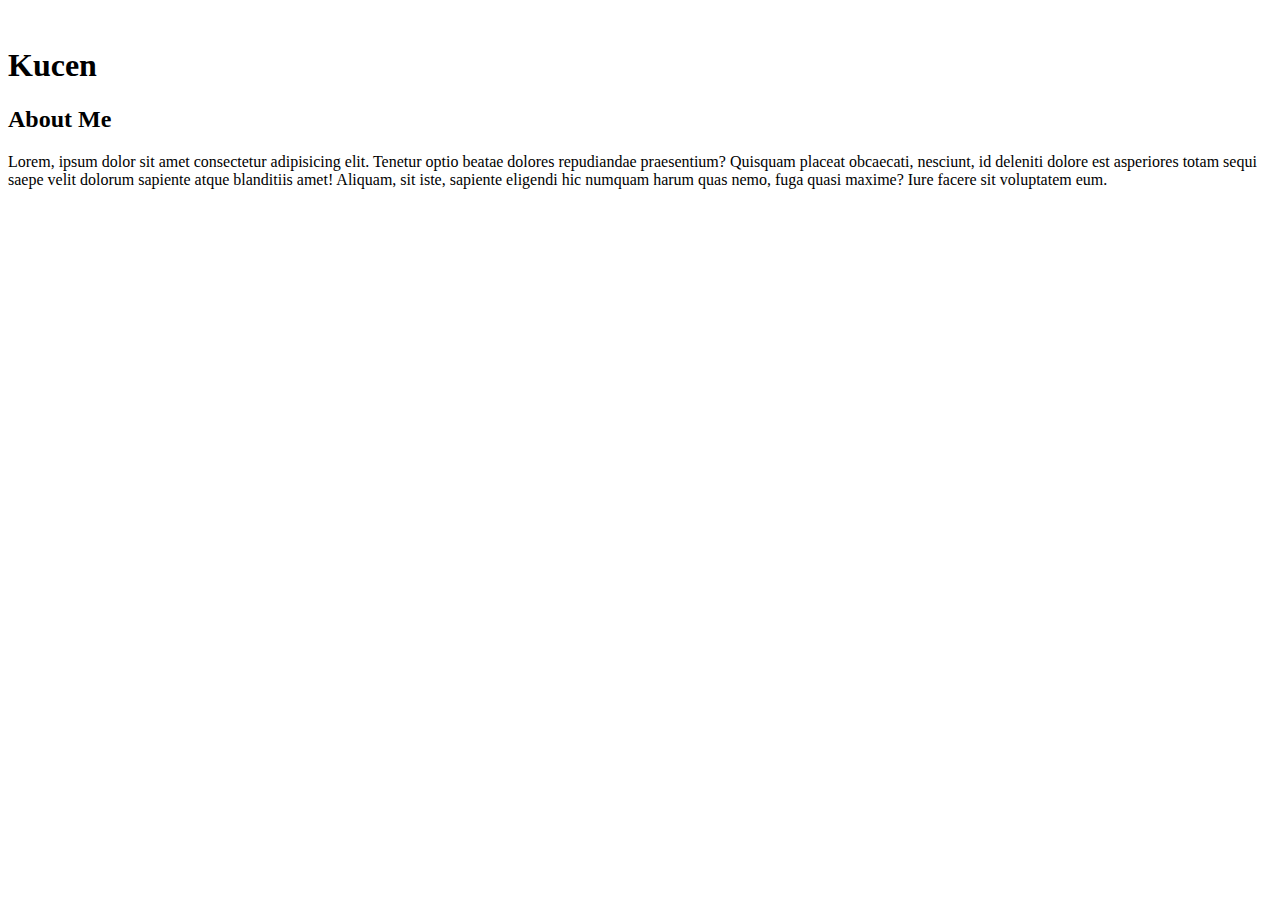
==== index.html @ d64835ca "Added CSS reset rules" ====
<!doctype html>
<html lang="en">
  <head>
    <meta charset="UTF-8" />
    <meta name="viewport" content="width=device-width, initial-scale=1.0" />
    <title>My Homepage</title>
  </head>
  <body>
    <header>
      <div class="intro-img">
        <img src="" alt="">
        <h1>Kucen</h1>
      </div>
     <div class="intro-text">
        <h2>About Me</h2>
        <p>Lorem, ipsum dolor sit amet consectetur adipisicing elit. Tenetur optio beatae dolores repudiandae praesentium? Quisquam placeat obcaecati, nesciunt, id deleniti dolore est asperiores totam sequi saepe velit dolorum sapiente atque blanditiis amet! Aliquam, sit iste, sapiente eligendi hic numquam harum quas nemo, fuga quasi maxime? Iure facere sit voluptatem eum.</p>
     </div>
     <div class="intro-icons">
      
     </div>

    </header>
    <main></main>
    <footer></footer>
  </body>
</html>
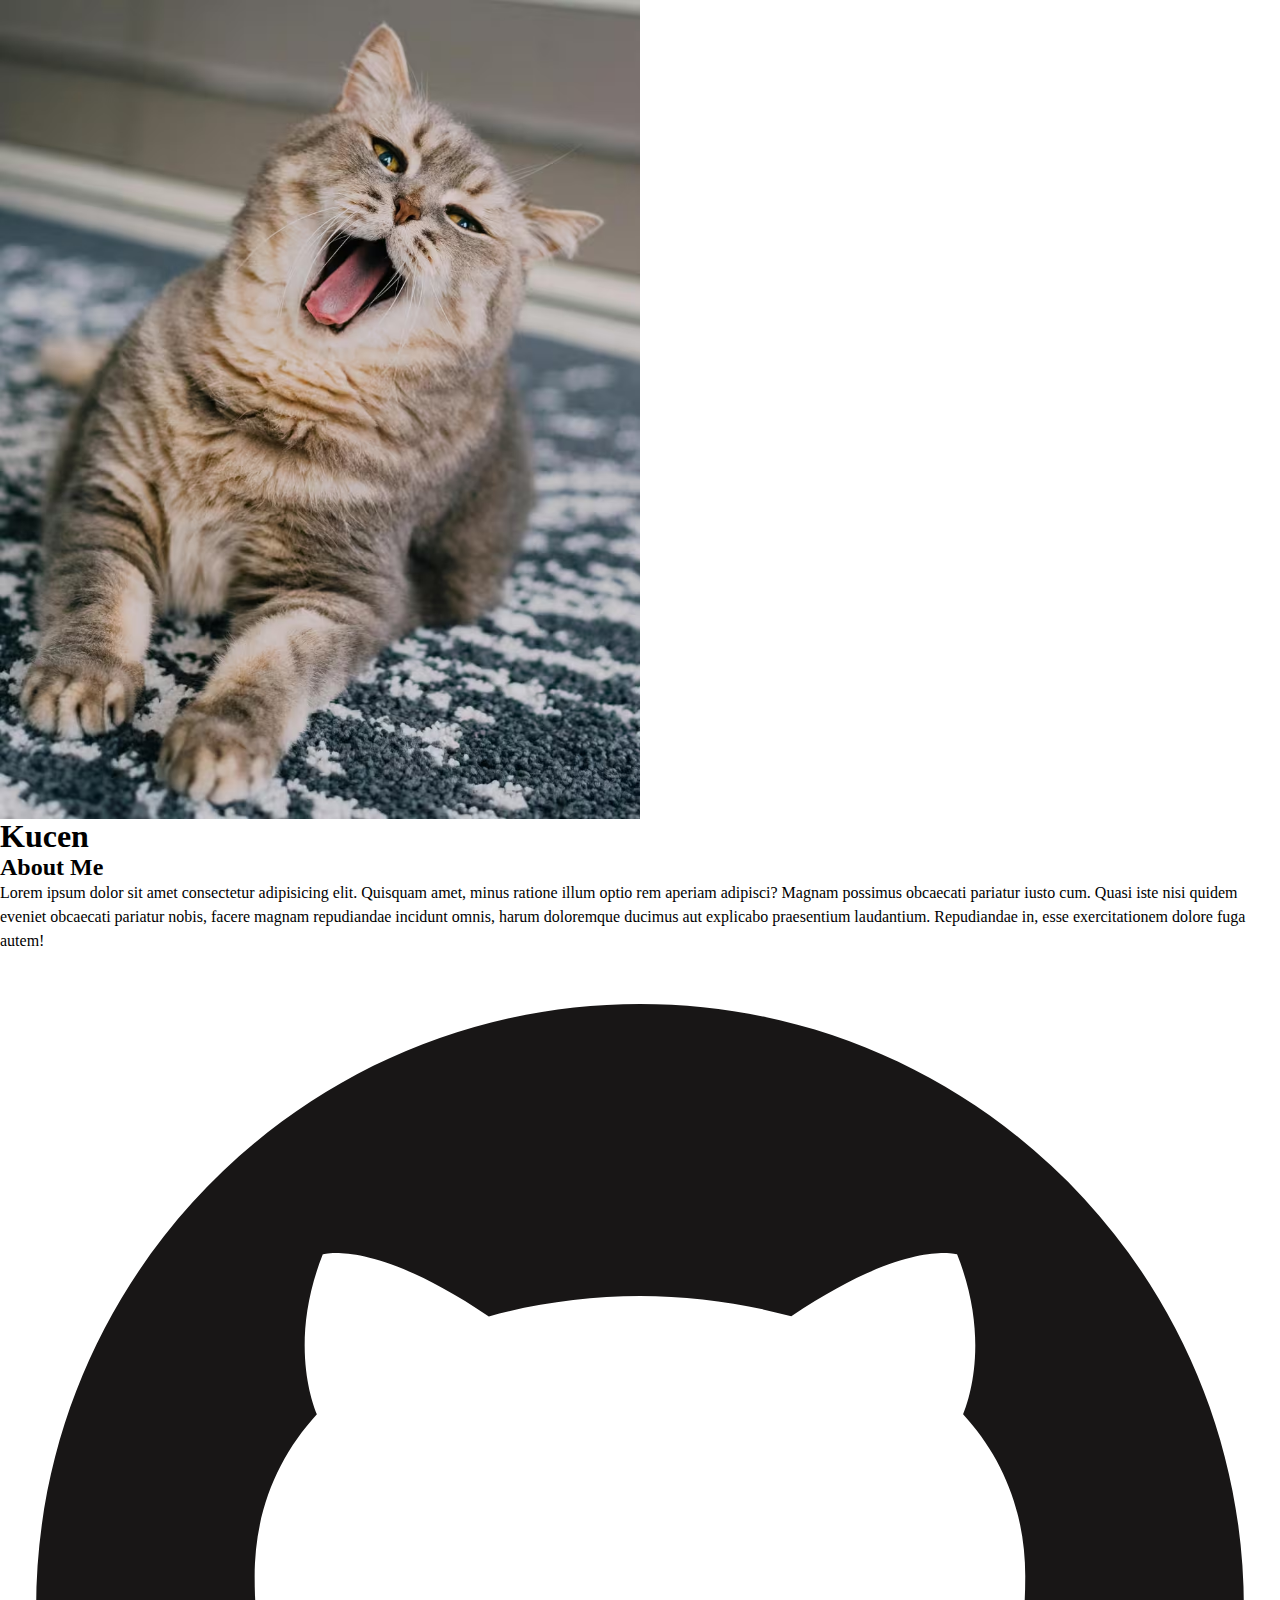
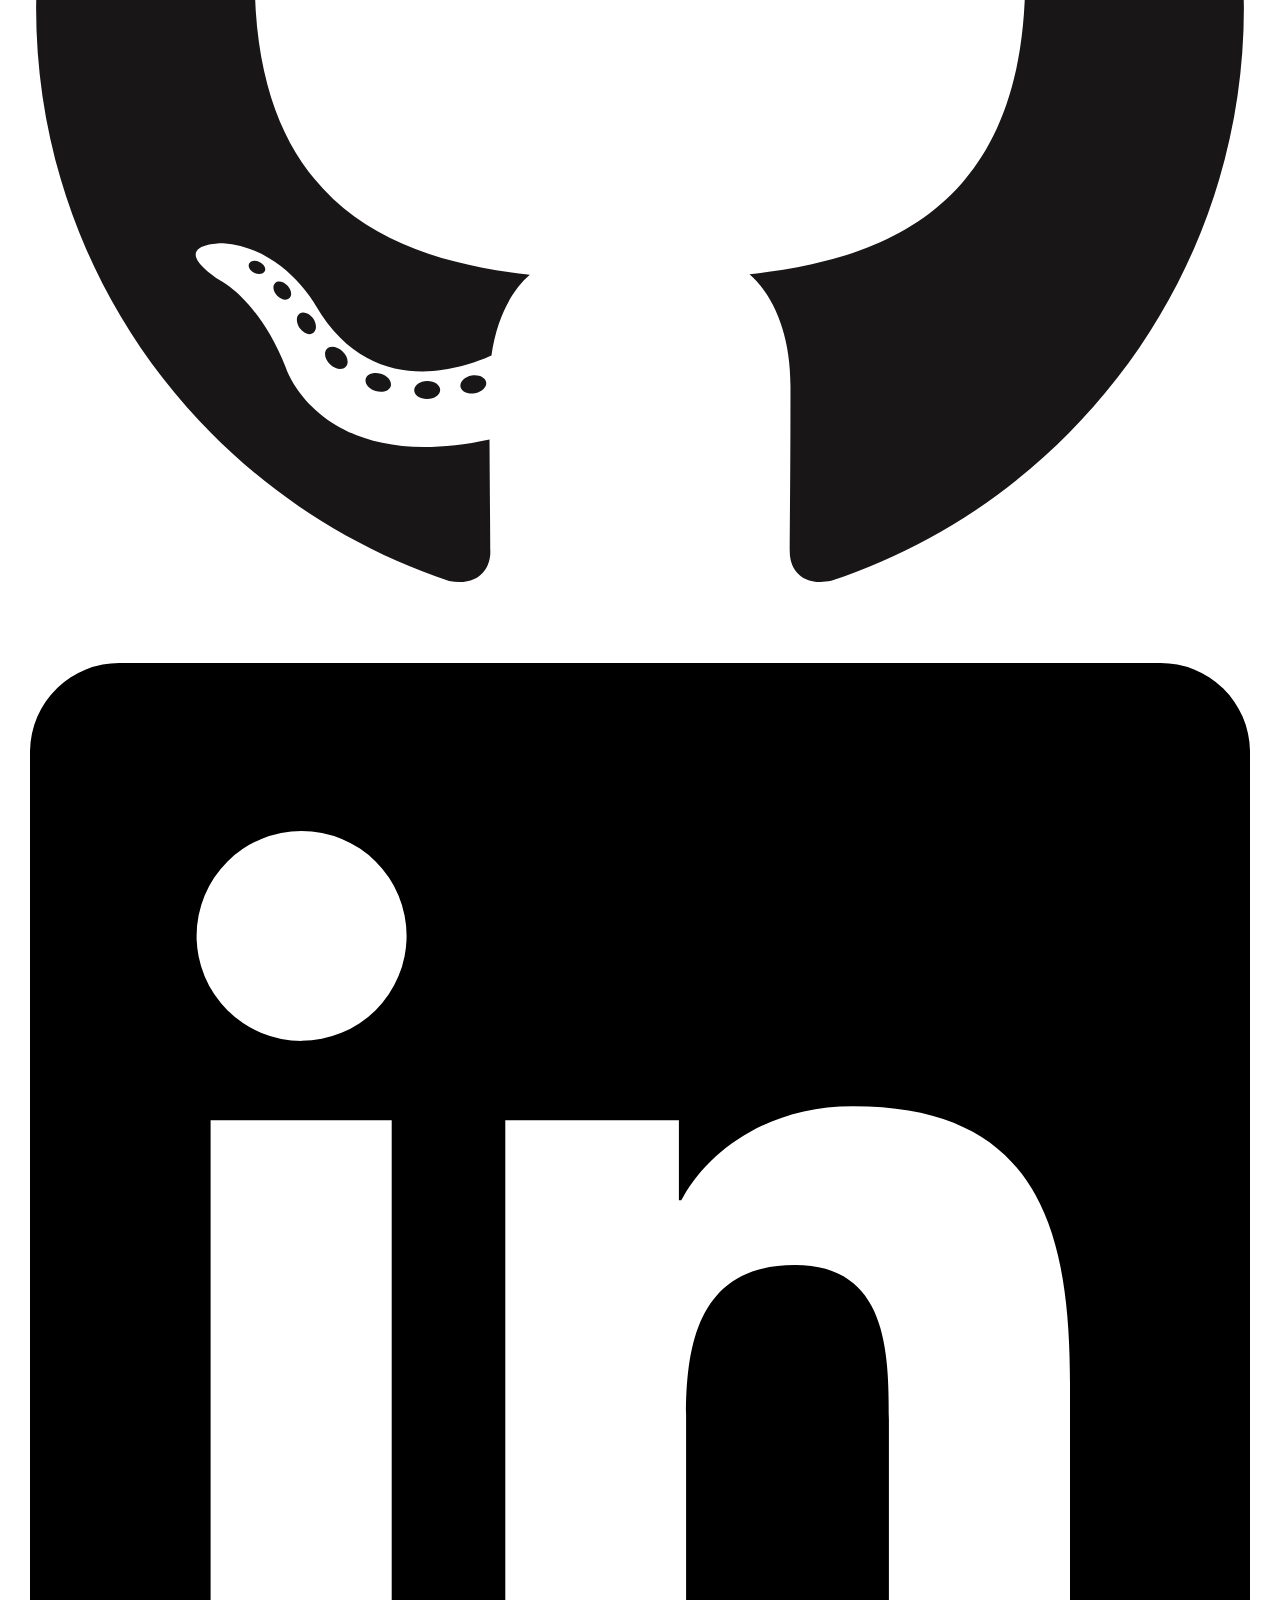
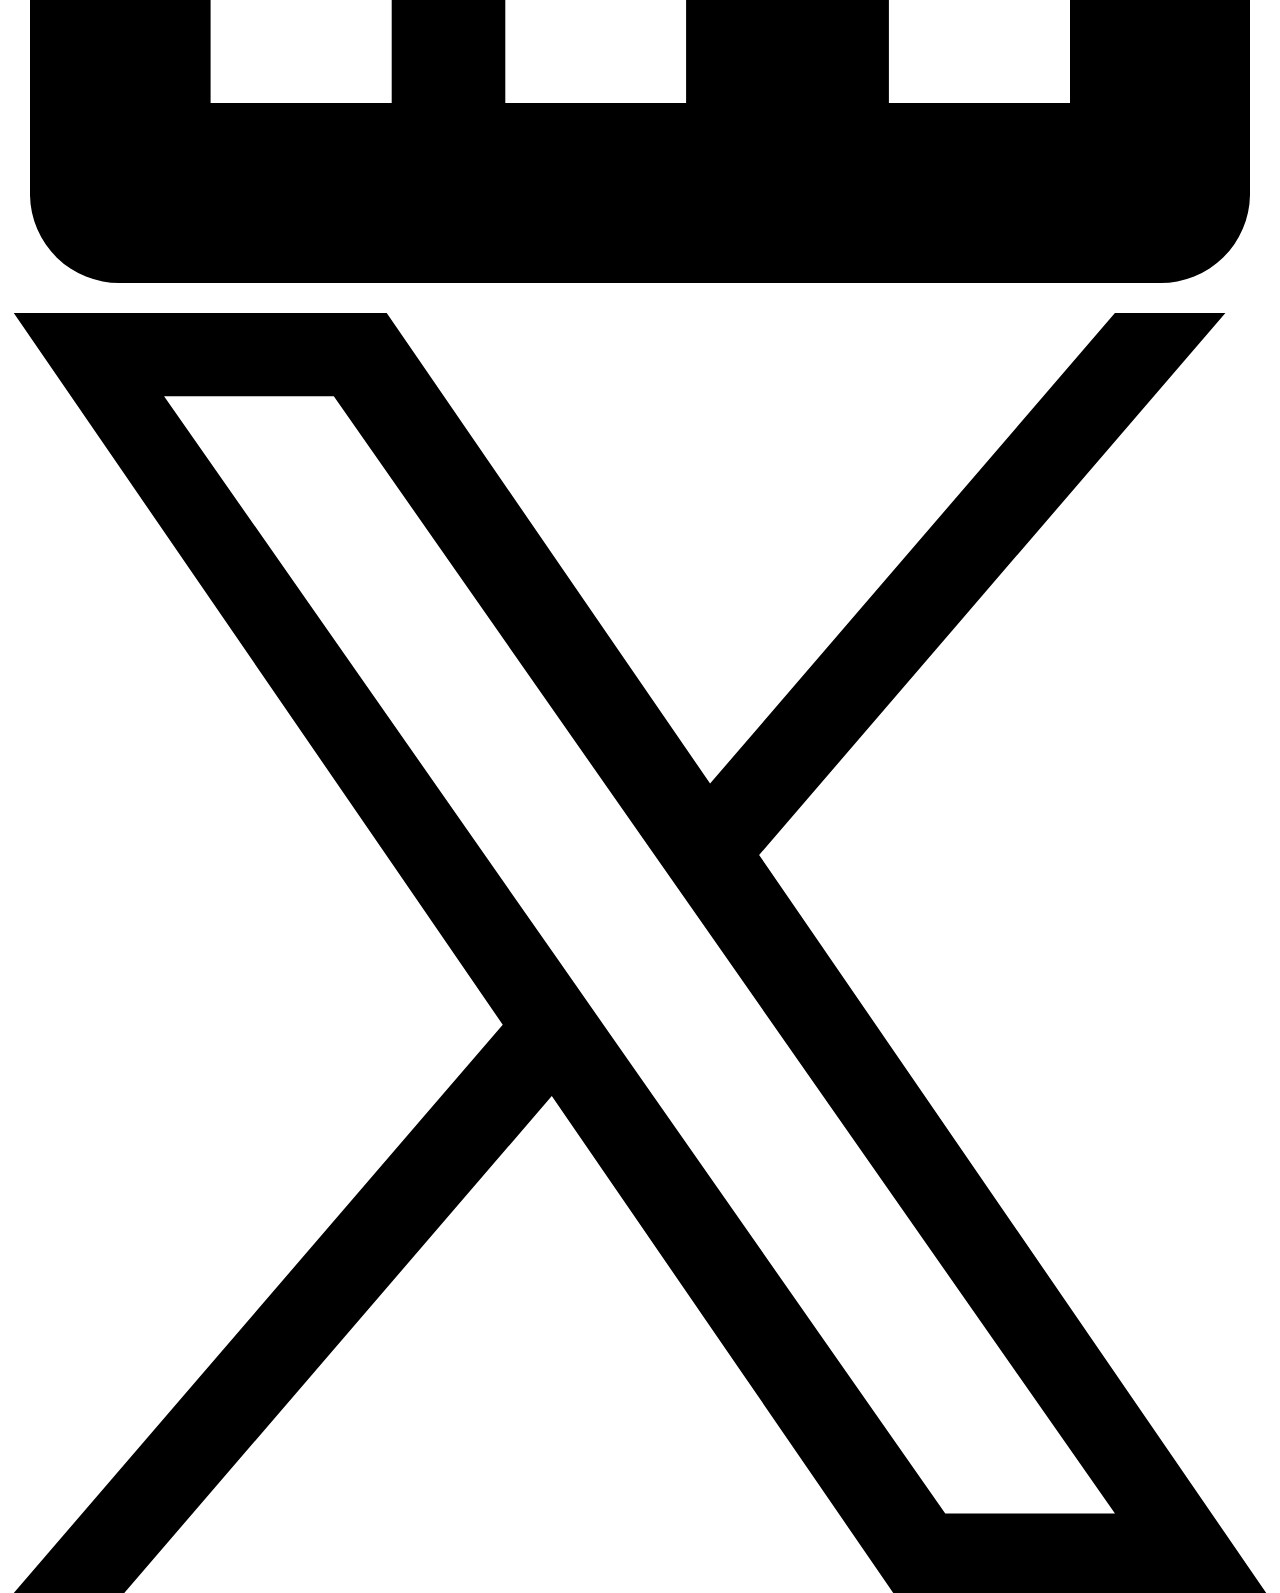
==== commit 6c014f6d: "Added header markup" ====
--- a/index.html
+++ b/index.html
@@ -1,26 +1,54 @@
-<!doctype html>
+<!DOCTYPE html>
 <html lang="en">
   <head>
     <meta charset="UTF-8" />
     <meta name="viewport" content="width=device-width, initial-scale=1.0" />
     <title>My Homepage</title>
+    <link rel="stylesheet" href="style.css" />
   </head>
   <body>
     <header>
-      <div class="intro-img">
-        <img src="" alt="">
-        <h1>Kucen</h1>
+      <div class="wrapper">
+        <div class="intro-img">
+          <picture>
+            <source
+              media="(max-width:500px)"
+              srcset="
+                assets/Mobile-Images/hero-m-500w.avif   500w,
+                assets/Mobile-Images/hero-m-1000w.avif 1000w,
+                assets/Mobile-Images/hero-m-1500w.avif 1500w
+              "
+              sizes="90vw"
+            />
+            <source
+              srcset="
+                assets/Desktop-Images/hero-1000w.avif 1000w,
+                assets/Desktop-Images/hero-1800w.avif 1800w,
+                assets/Desktop-Images/hero-2500w.avif 2500w
+              "
+              sizes="(min-width:501px) 50vw,(min-width:1001px) 30vw"
+            />
+            <img src="assets/Desktop-Images/hero-1000w.avif" alt="Autor" />
+          </picture>
+          <h1>Kucen</h1>
+        </div>
+        <div class="intro-info">
+          <h2>About Me</h2>
+          <p>
+            Lorem ipsum dolor sit amet consectetur adipisicing elit. Quisquam
+            amet, minus ratione illum optio rem aperiam adipisci? Magnam
+            possimus obcaecati pariatur iusto cum. Quasi iste nisi quidem
+            eveniet obcaecati pariatur nobis, facere magnam repudiandae incidunt
+            omnis, harum doloremque ducimus aut explicabo praesentium
+            laudantium. Repudiandae in, esse exercitationem dolore fuga autem!
+          </p>
+          <div class="icon-container">
+            <img src="assets/Icons/github.svg" alt="Github" />
+            <img src="assets/Icons/linkedIn.svg" alt="LinkedIn" />
+            <img src="assets/Icons/twitter.svg" alt="Twitter" />
+          </div>
+        </div>
       </div>
-     <div class="intro-text">
-        <h2>About Me</h2>
-        <p>Lorem, ipsum dolor sit amet consectetur adipisicing elit. Tenetur optio beatae dolores repudiandae praesentium? Quisquam placeat obcaecati, nesciunt, id deleniti dolore est asperiores totam sequi saepe velit dolorum sapiente atque blanditiis amet! Aliquam, sit iste, sapiente eligendi hic numquam harum quas nemo, fuga quasi maxime? Iure facere sit voluptatem eum.</p>
-     </div>
-     <div class="intro-icons">
-      
-     </div>
-
     </header>
-    <main></main>
-    <footer></footer>
   </body>
 </html>
--- a/style.css
+++ b/style.css
@@ -0,0 +1,87 @@
+@import url('https://fonts.googleapis.com/css2?family=Playfair+Display:wght@400..900&family=Roboto:wght@100;300;400;500;700;900&display=swap');
+
+:root {
+  --ff-body: 'Roboto', sans-serif;
+  --ff-heading: 'Playfair Display', sans-serif;
+
+  --fs-extra-large: ;
+  --fs-large: ;
+  --fs-medium: ;
+  --fs-small: ;
+
+  --clr-bg-main: ;
+  --clr-bg-accent: ;
+  --clr-text-heading-main: ;
+  --clr-text-body-main: ;
+  --clr-text-heading-accent: ;
+  --clr-text-body-accent: ;
+  --clr-icons: ;
+}
+
+/* /////////////////////////////////////////////////////////////////////////////////////////////////////
+                                            CSS RESET
+///////////////////////////////////////////////////////////////////////////////////////////////////// */
+
+*,
+*::before,
+*::after {
+  box-sizing: border-box;
+}
+
+* {
+  margin: 0;
+  padding: 0;
+}
+
+html {
+  -moz-text-size-adjust: none;
+  -webkit-text-size-adjust: none;
+  text-size-adjust: none;
+}
+
+body {
+  min-height: 100vh;
+  line-height: 1.5;
+  -webkit-font-smoothing: antialiased;
+}
+
+img,
+picture,
+video,
+canvas,
+svg {
+  display: block;
+  max-width: 100%;
+}
+
+input,
+button,
+textarea,
+select {
+  font: inherit;
+}
+
+h1,
+h2,
+h3,
+h4,
+button,
+input,
+label {
+  line-height: 1.1;
+}
+
+p,
+h1,
+h2,
+h3,
+h4,
+h5,
+h6 {
+  overflow-wrap: break-word;
+}
+
+ul[role='list'],
+ol[role='list'] {
+  list-style: none;
+}
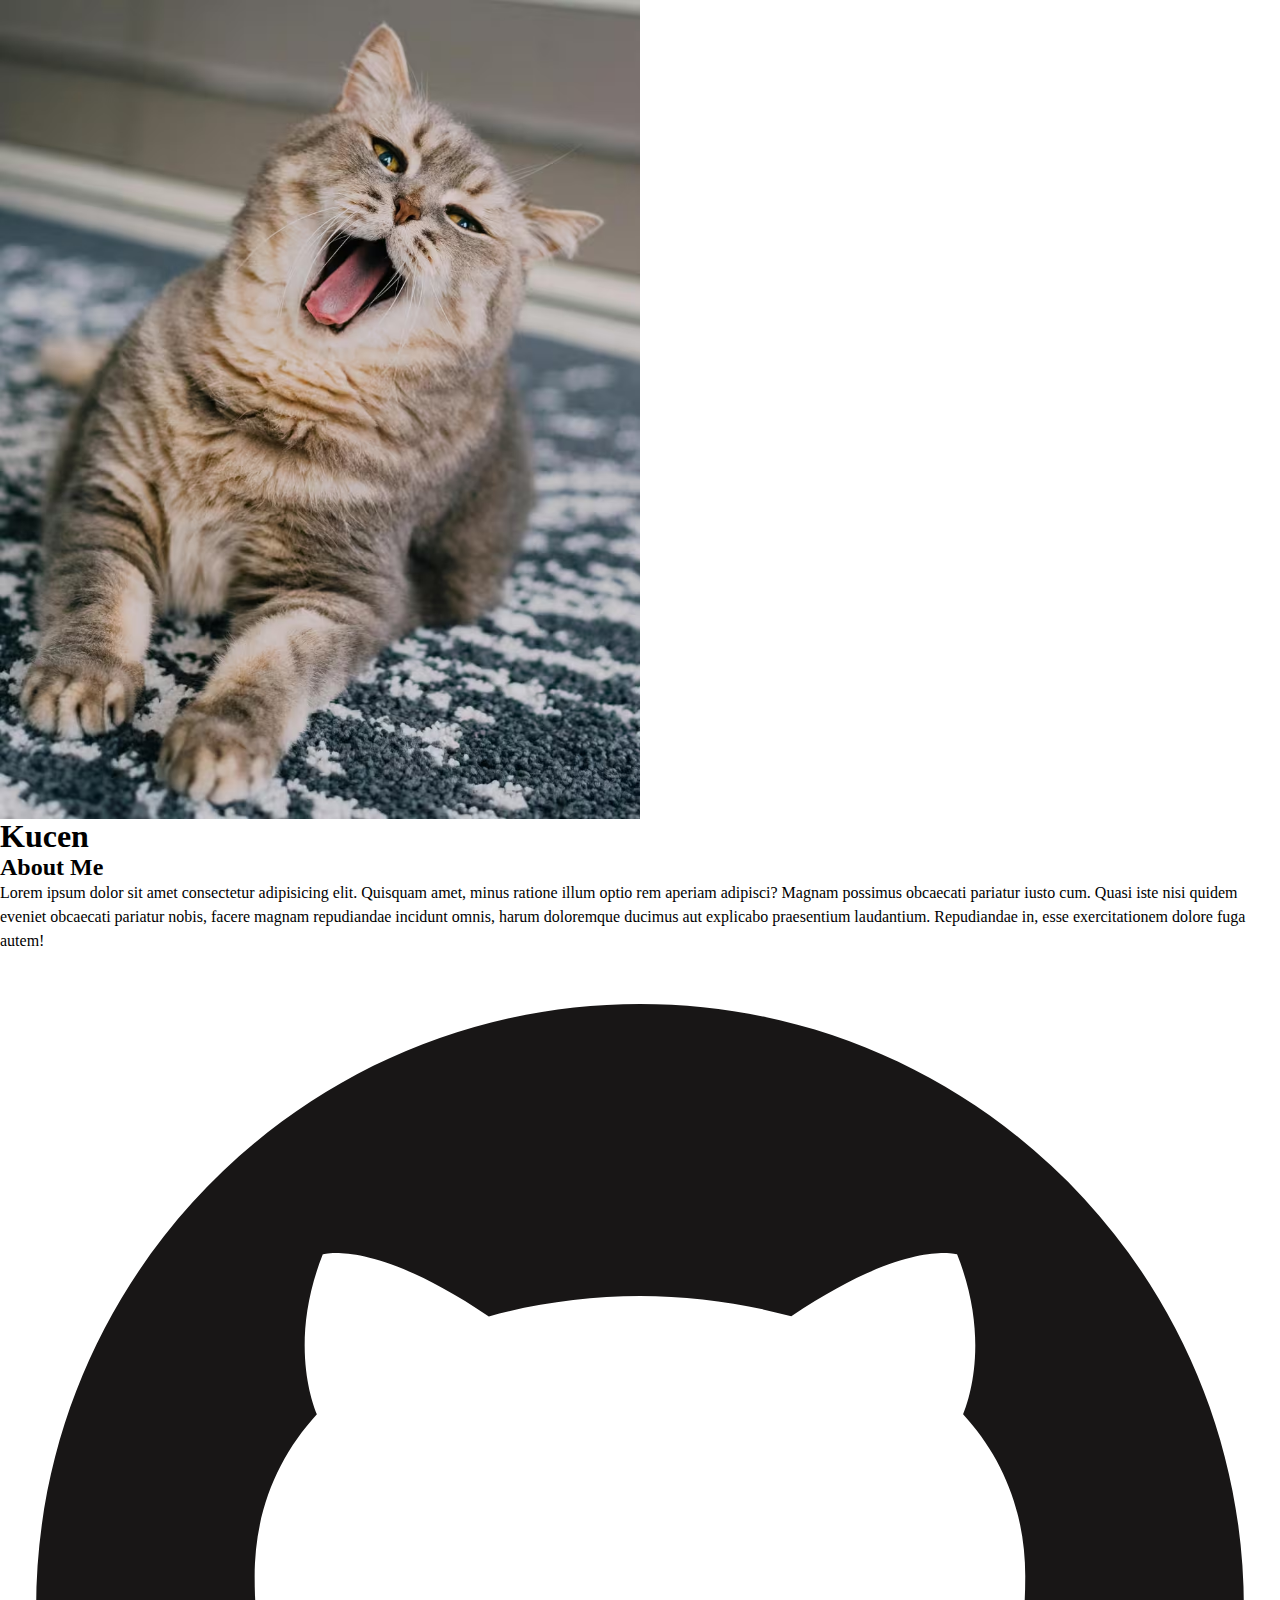
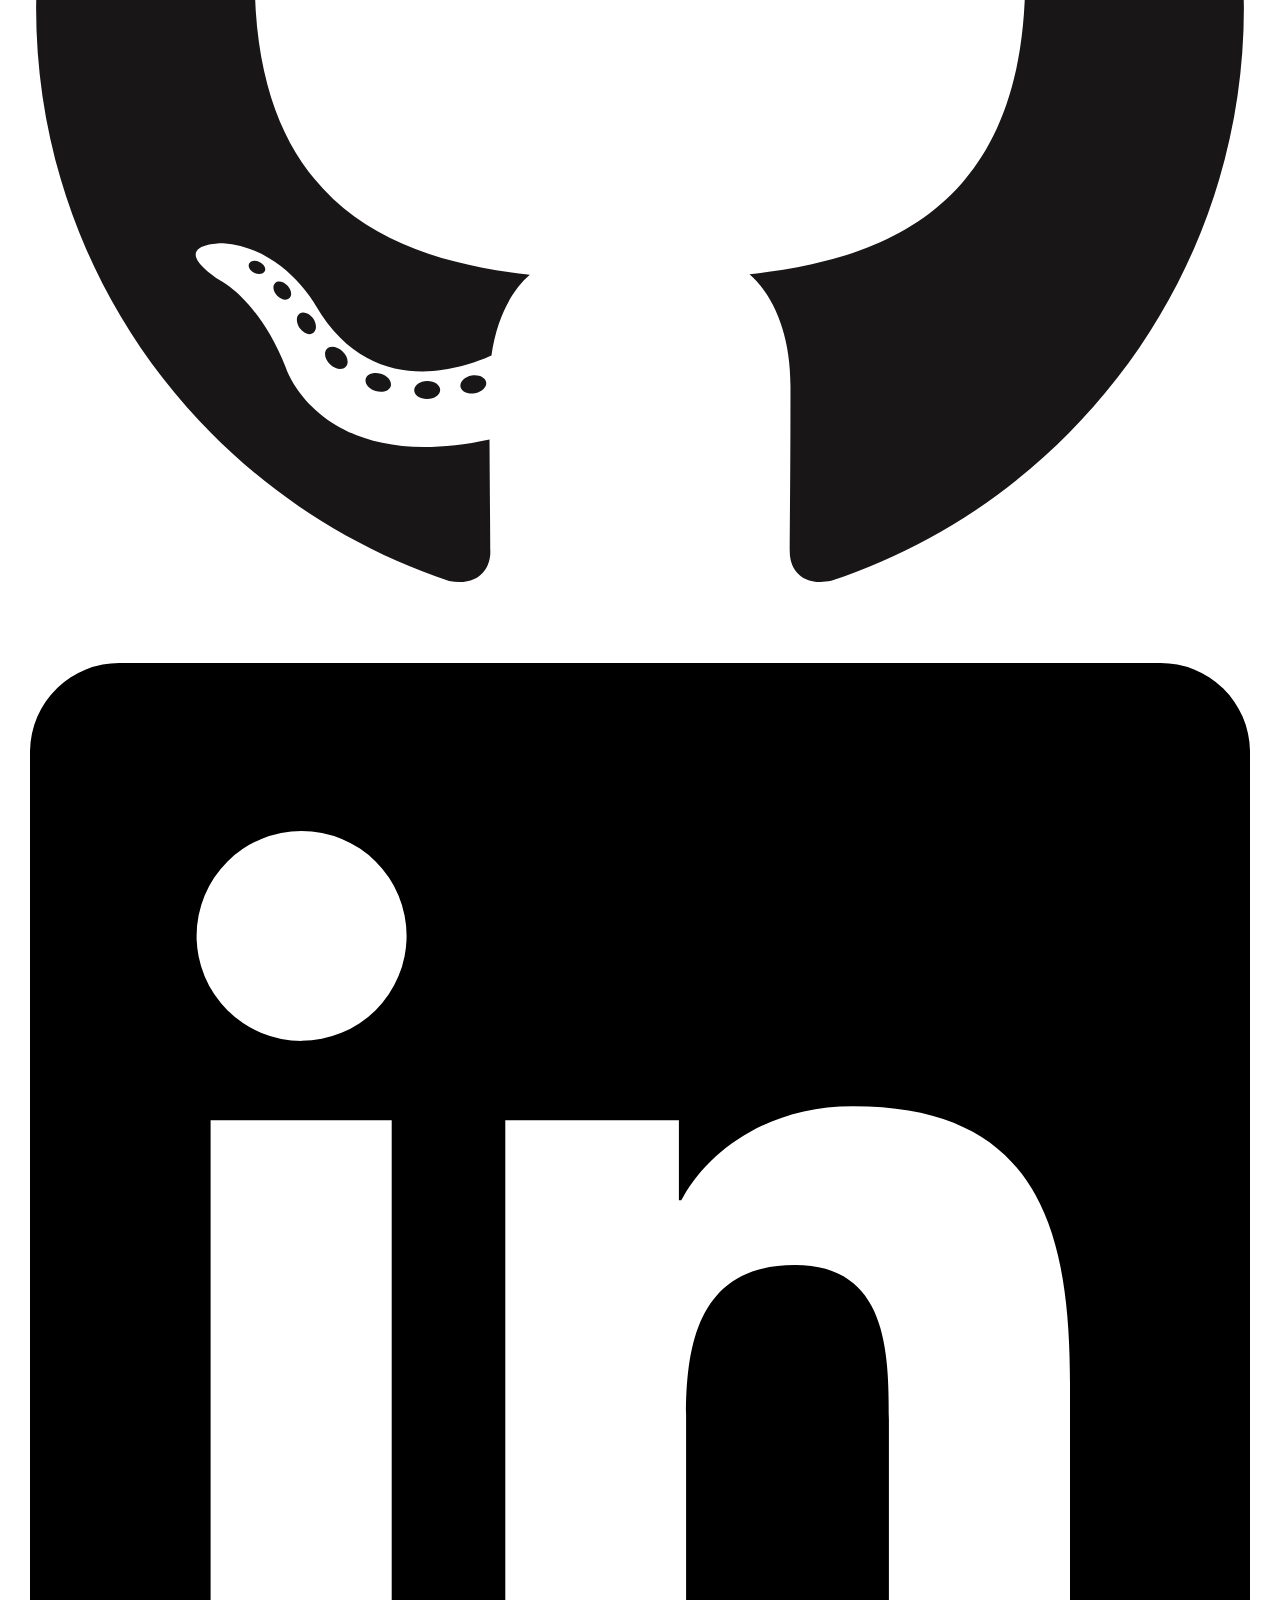
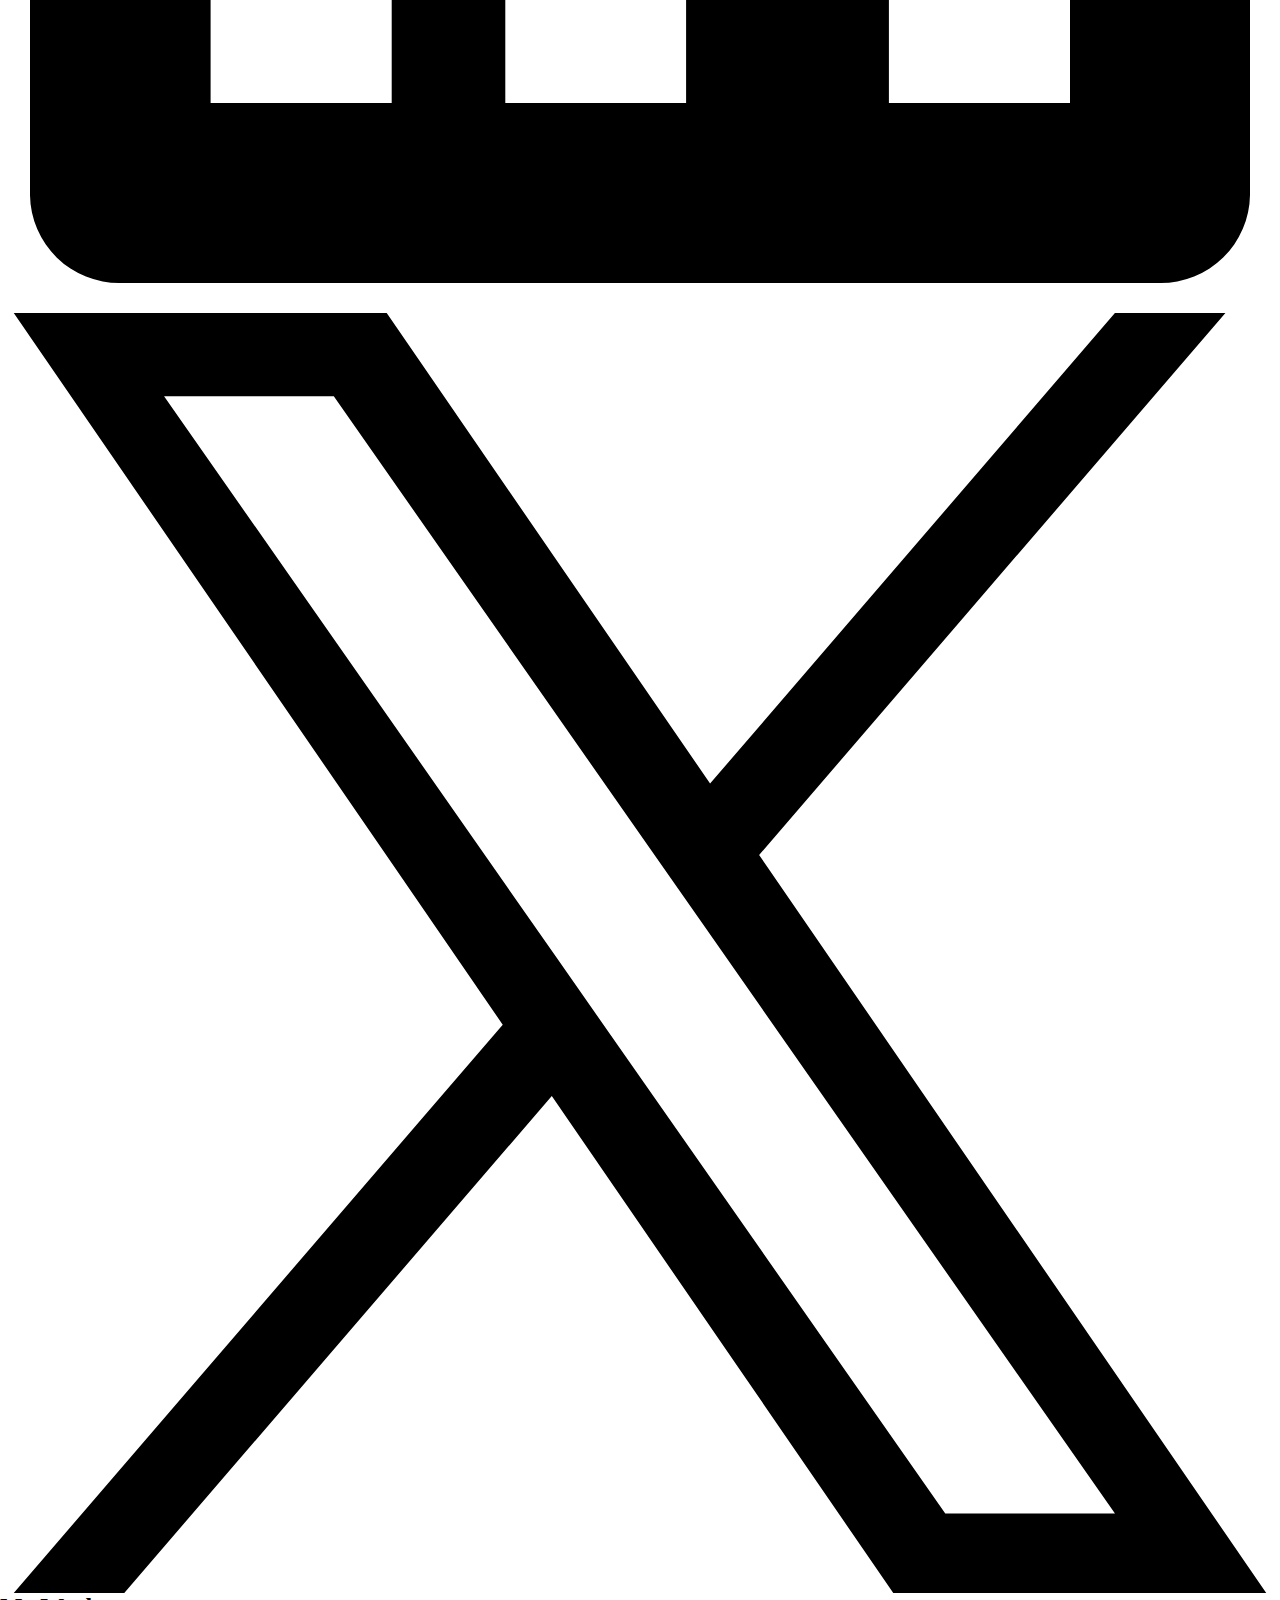
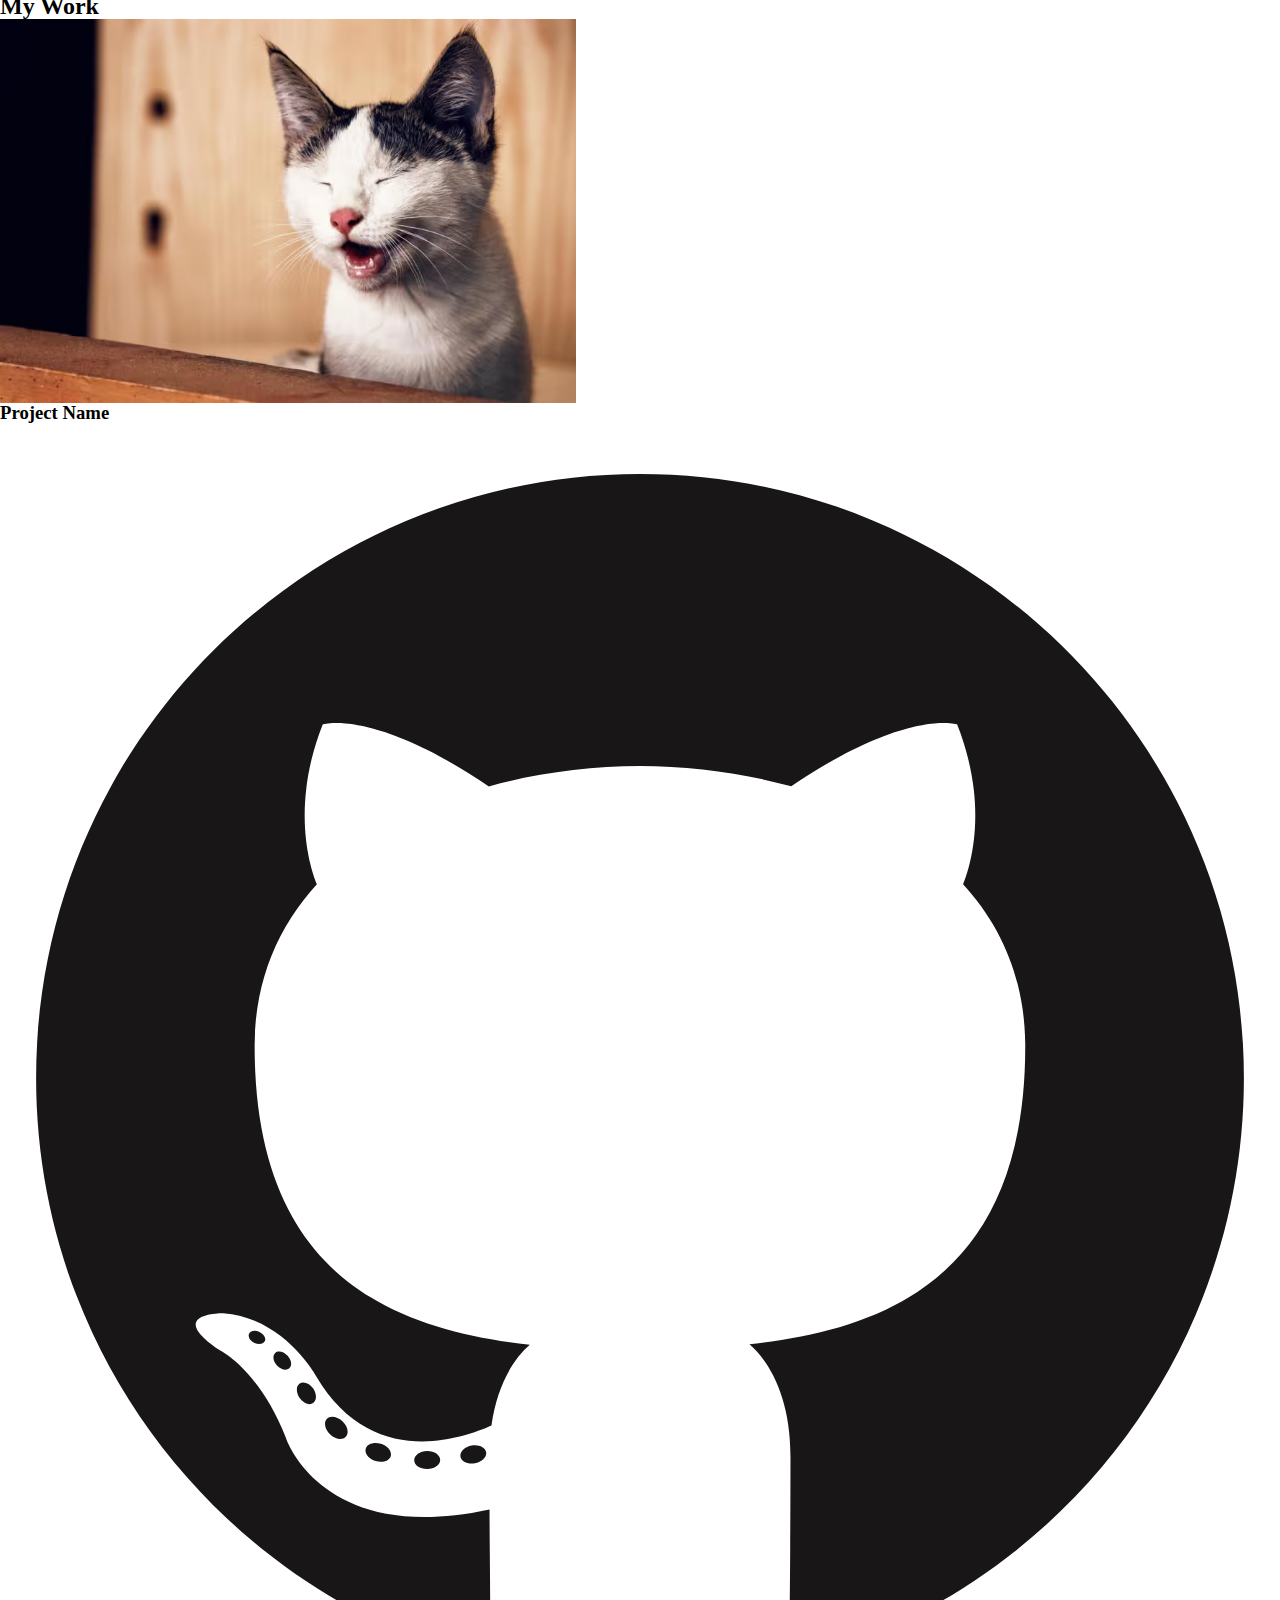
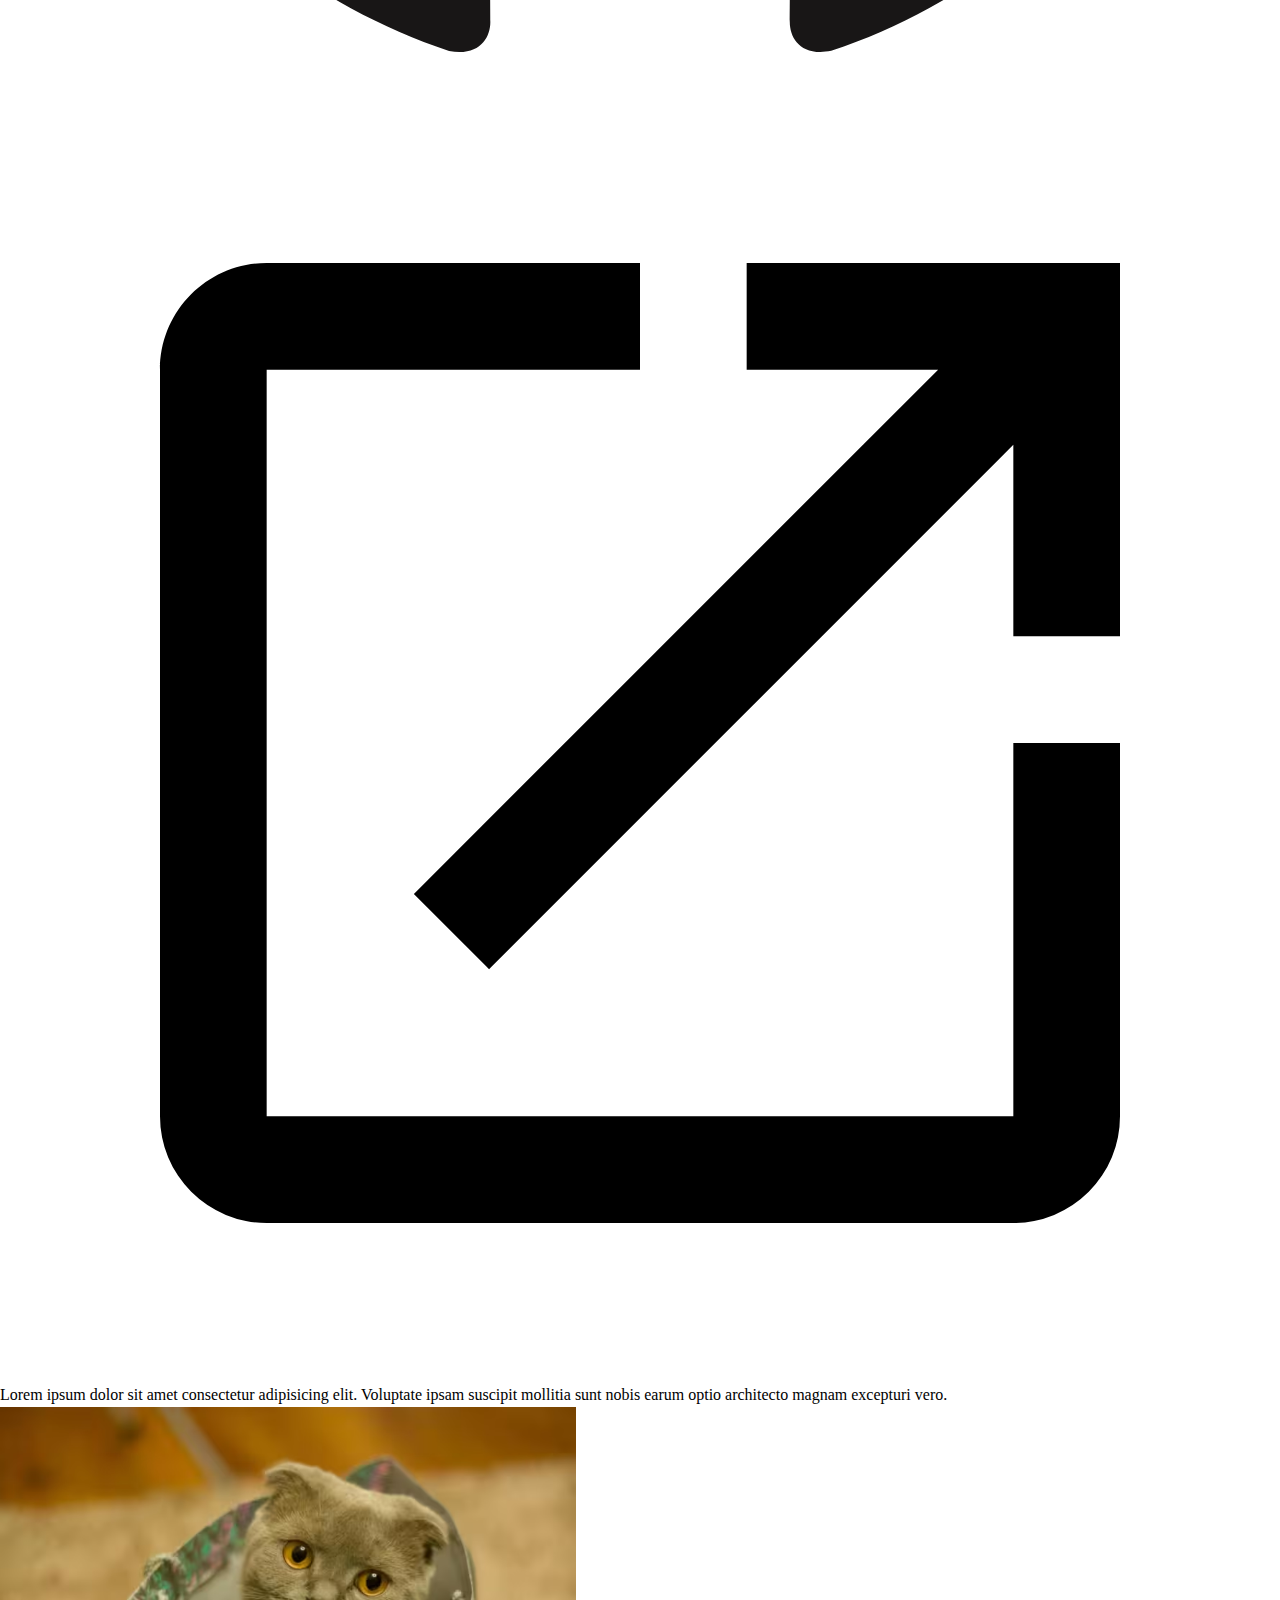
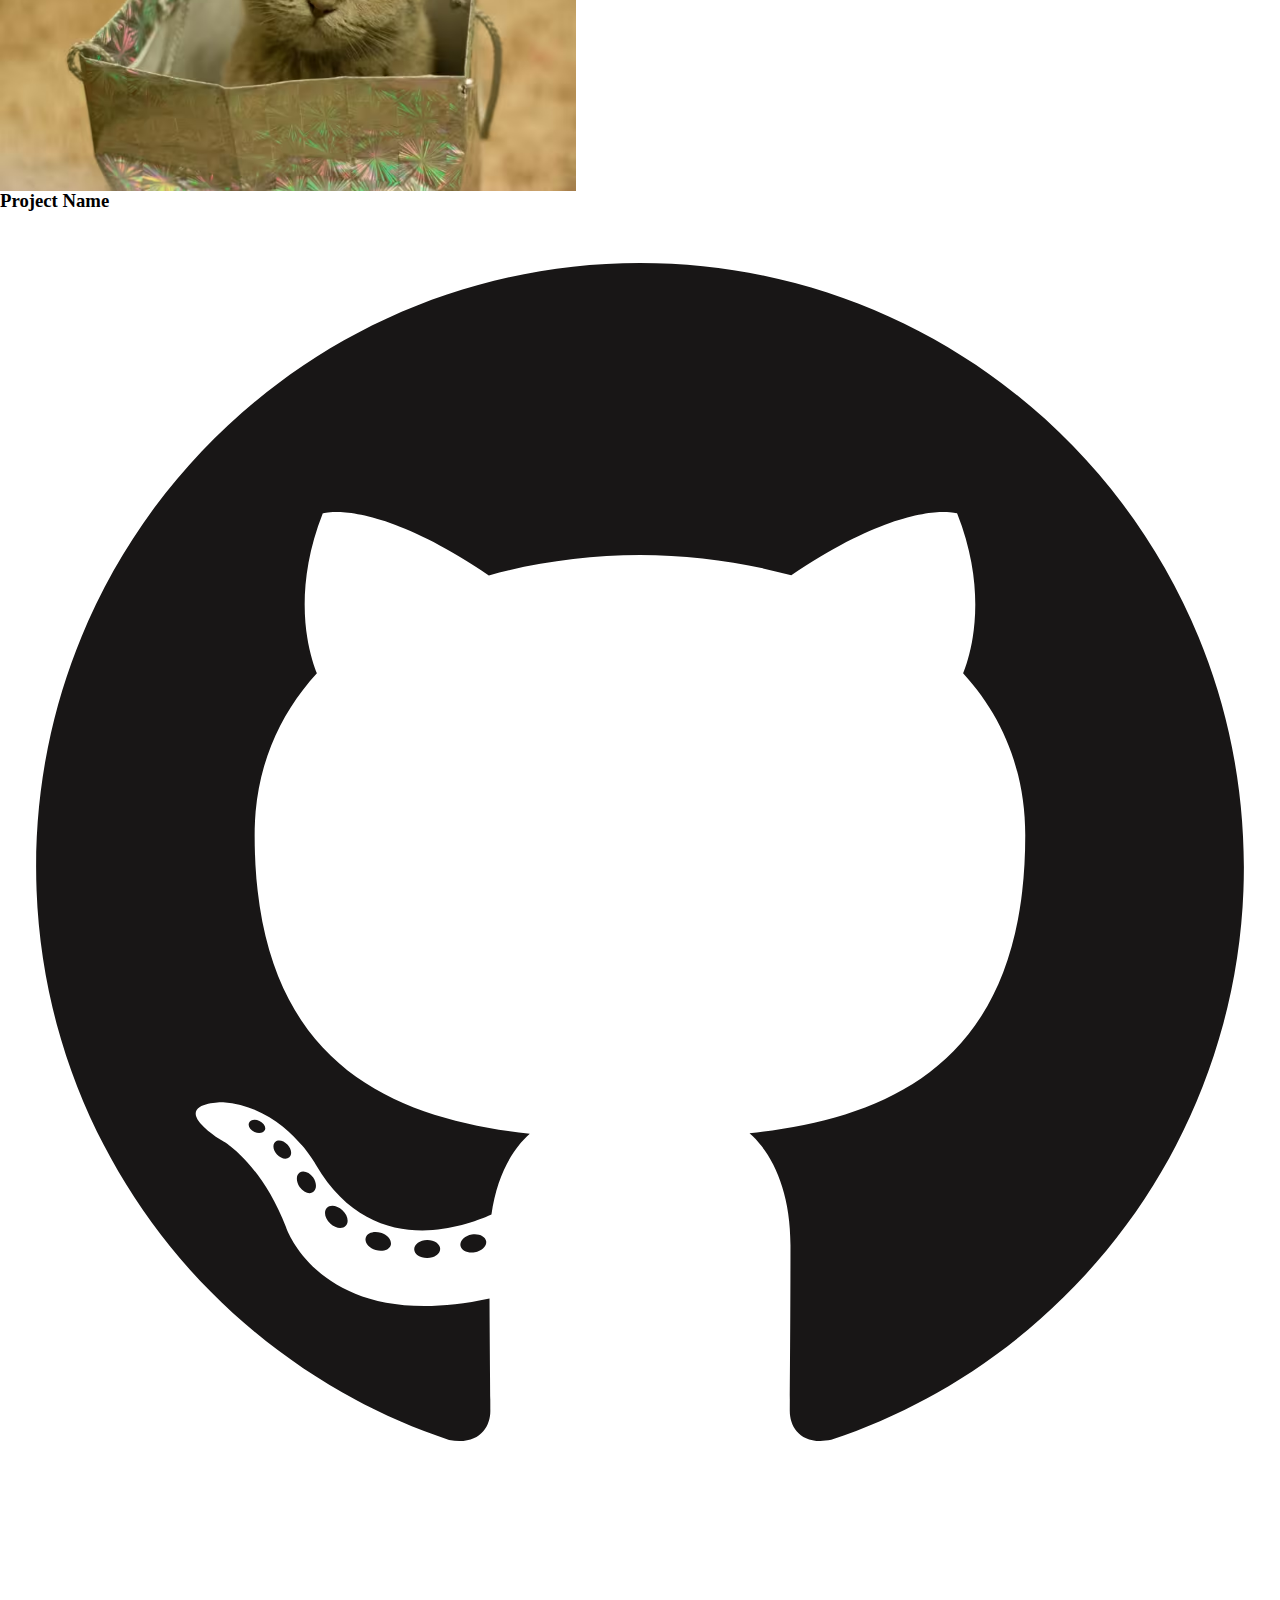
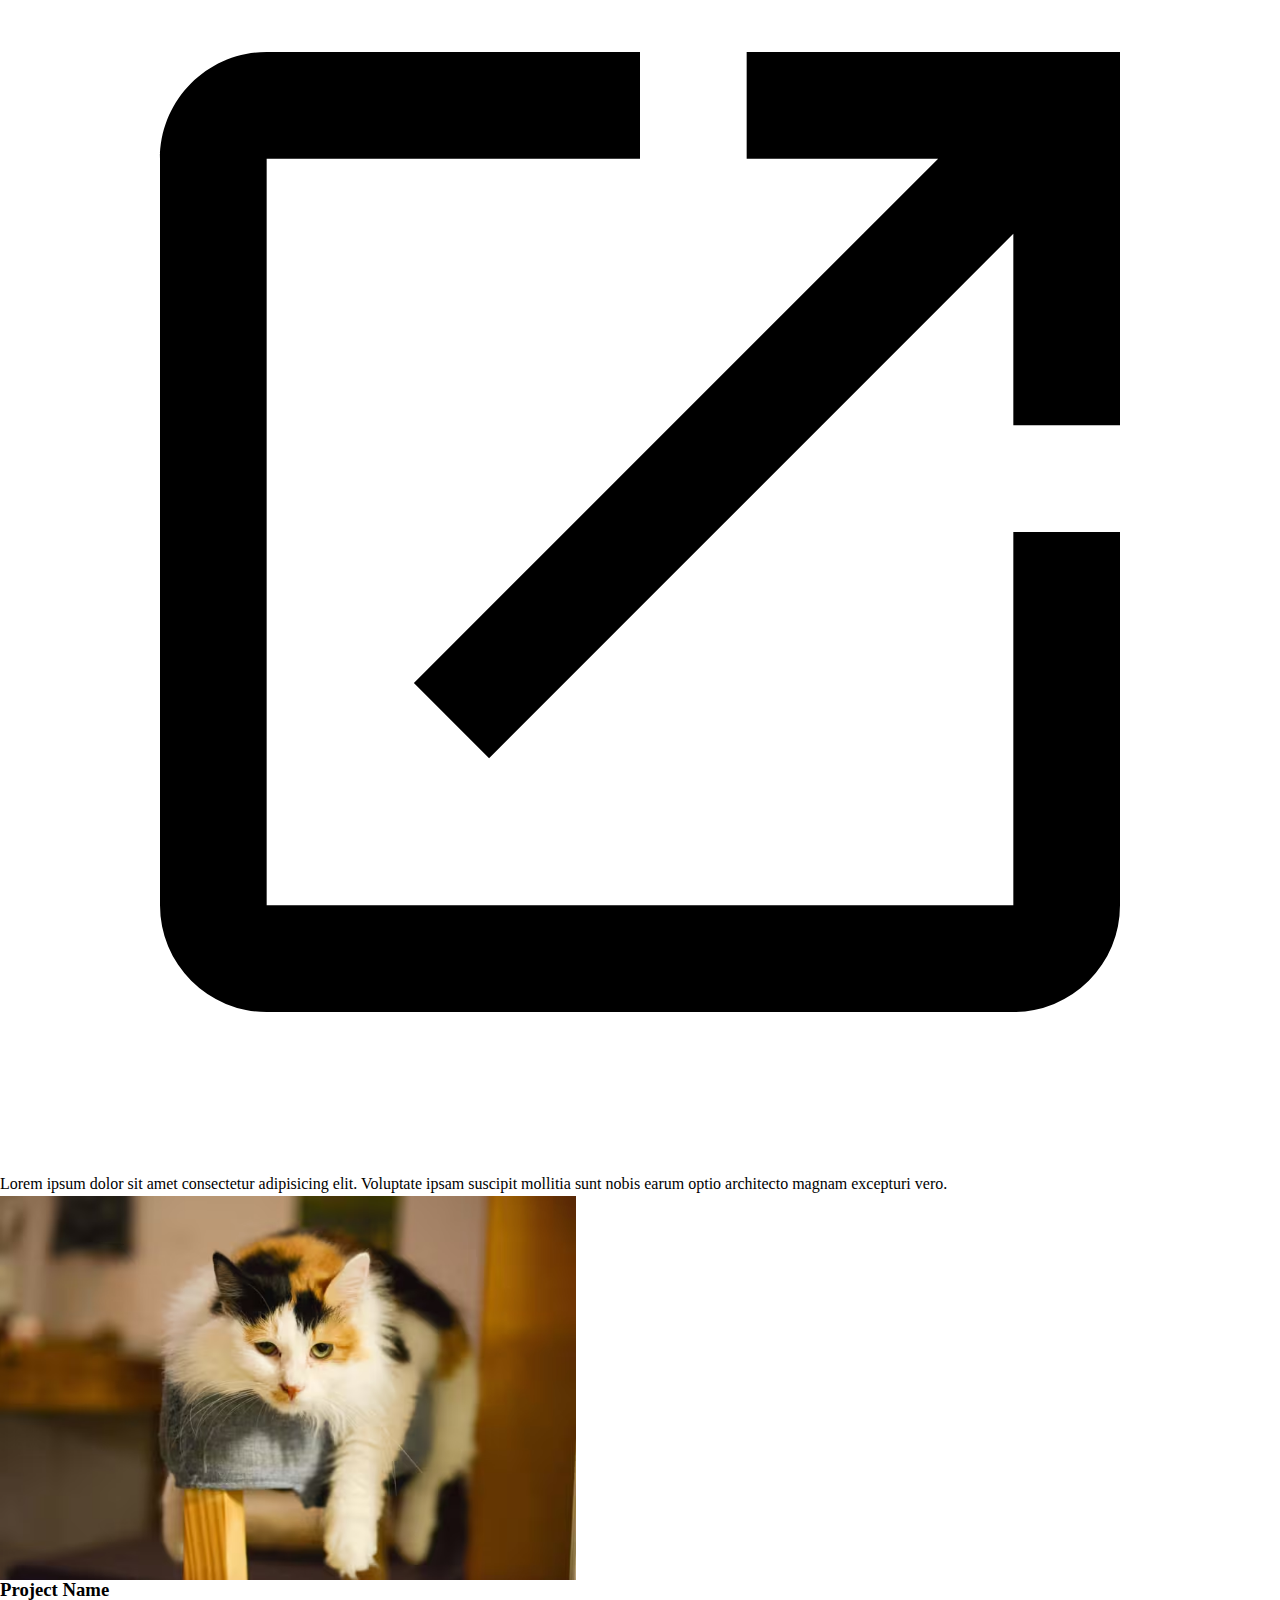
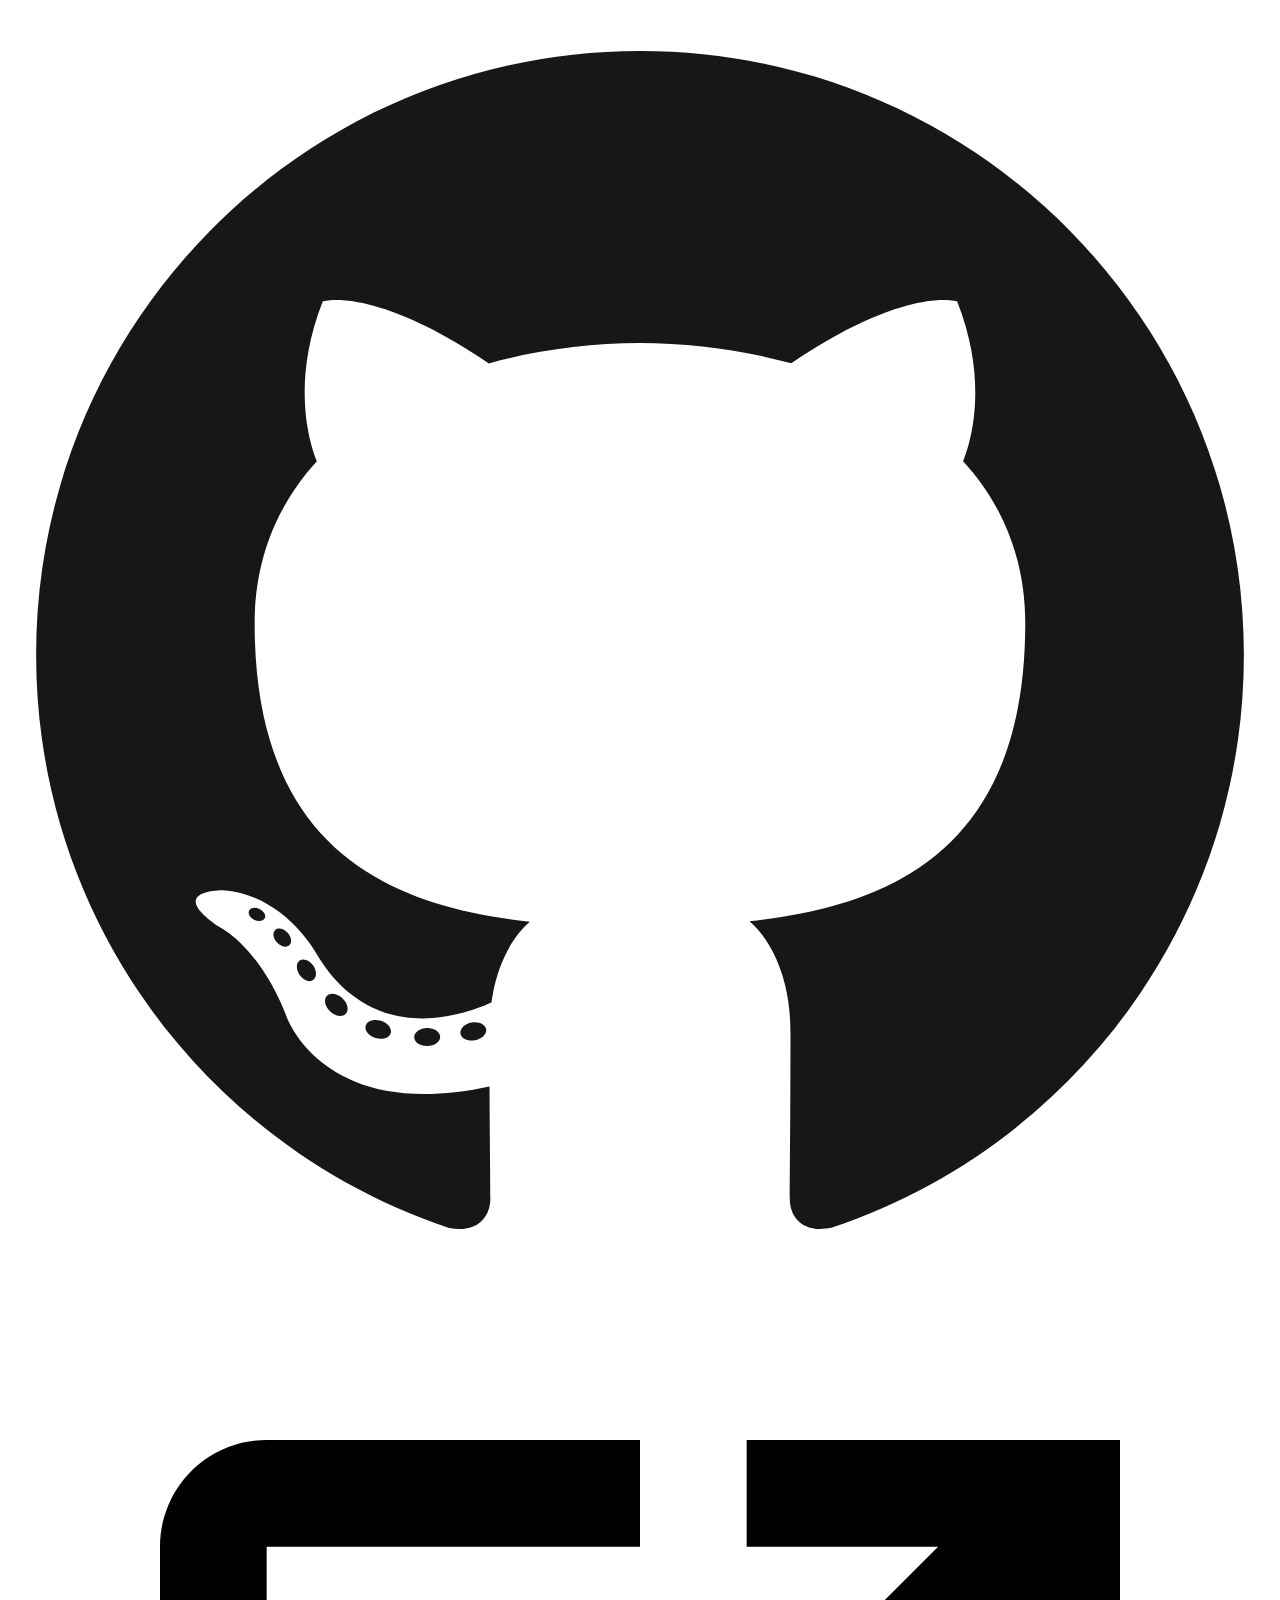
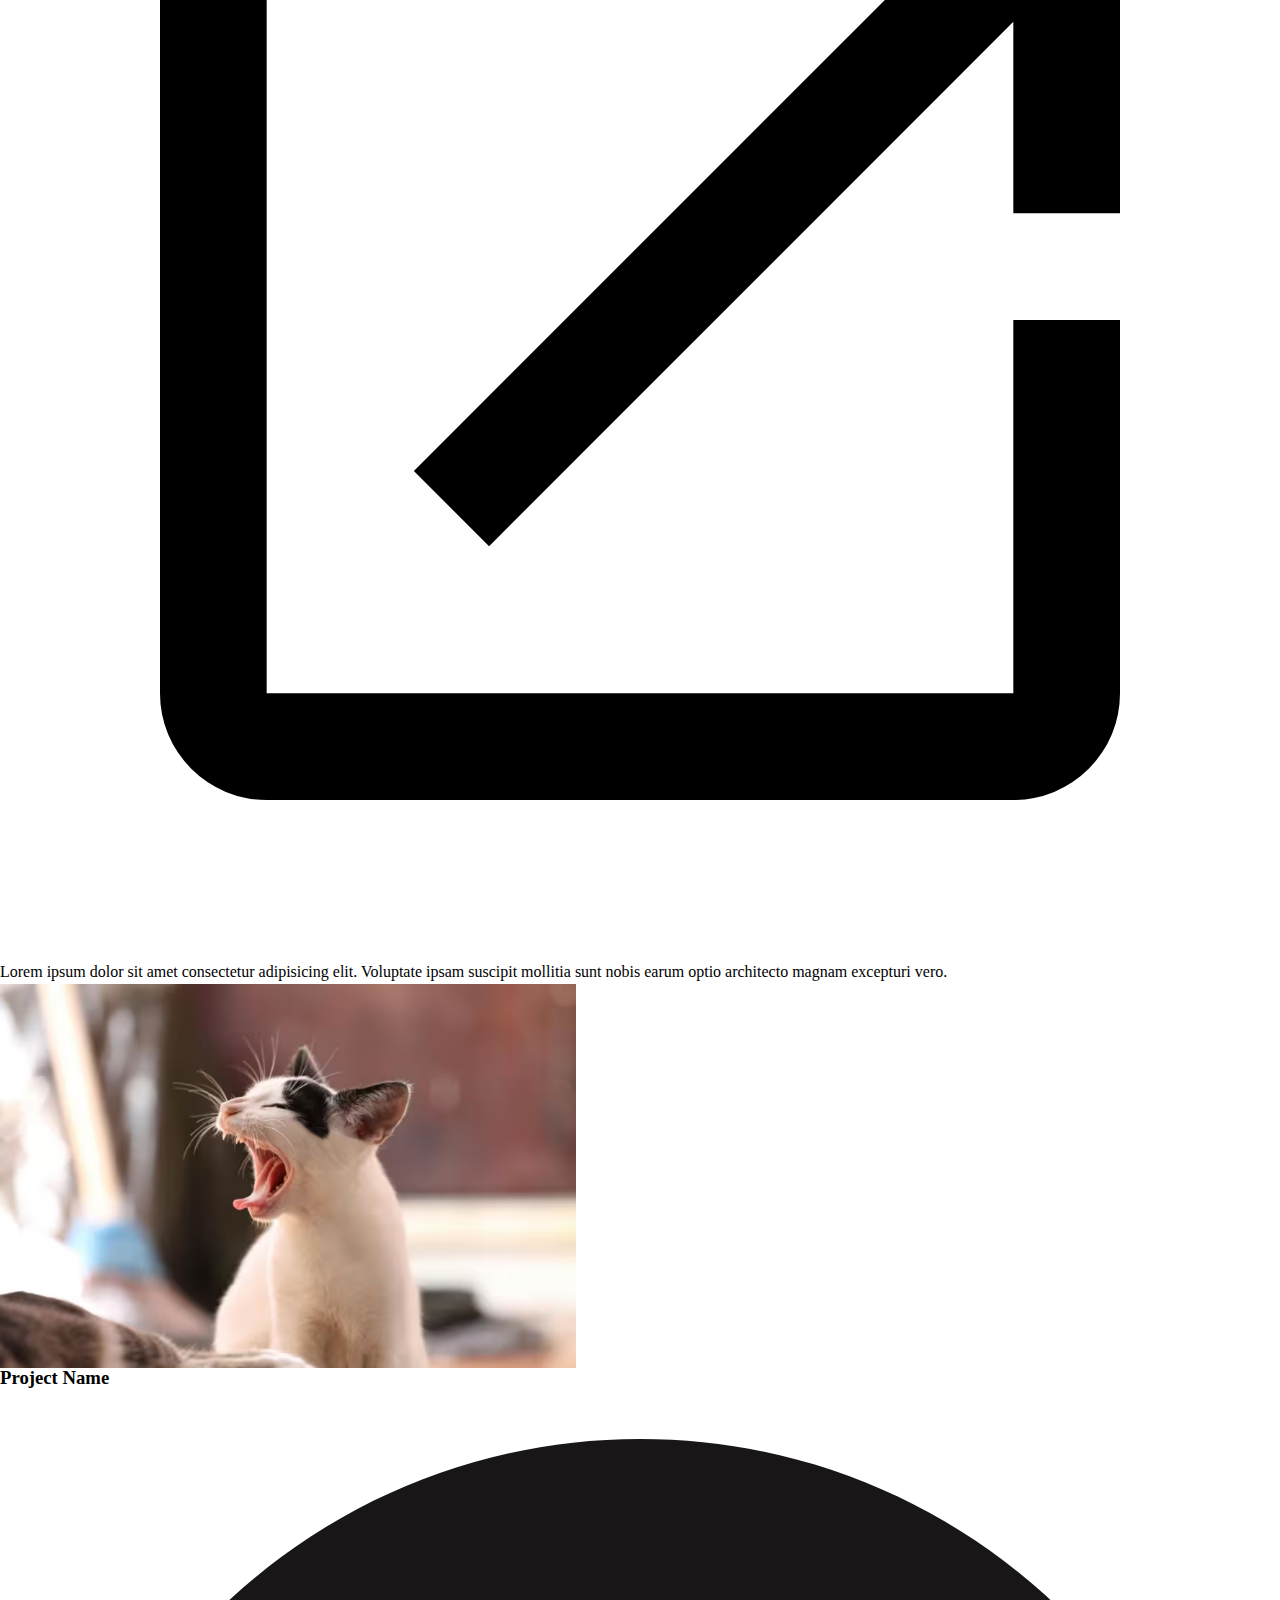
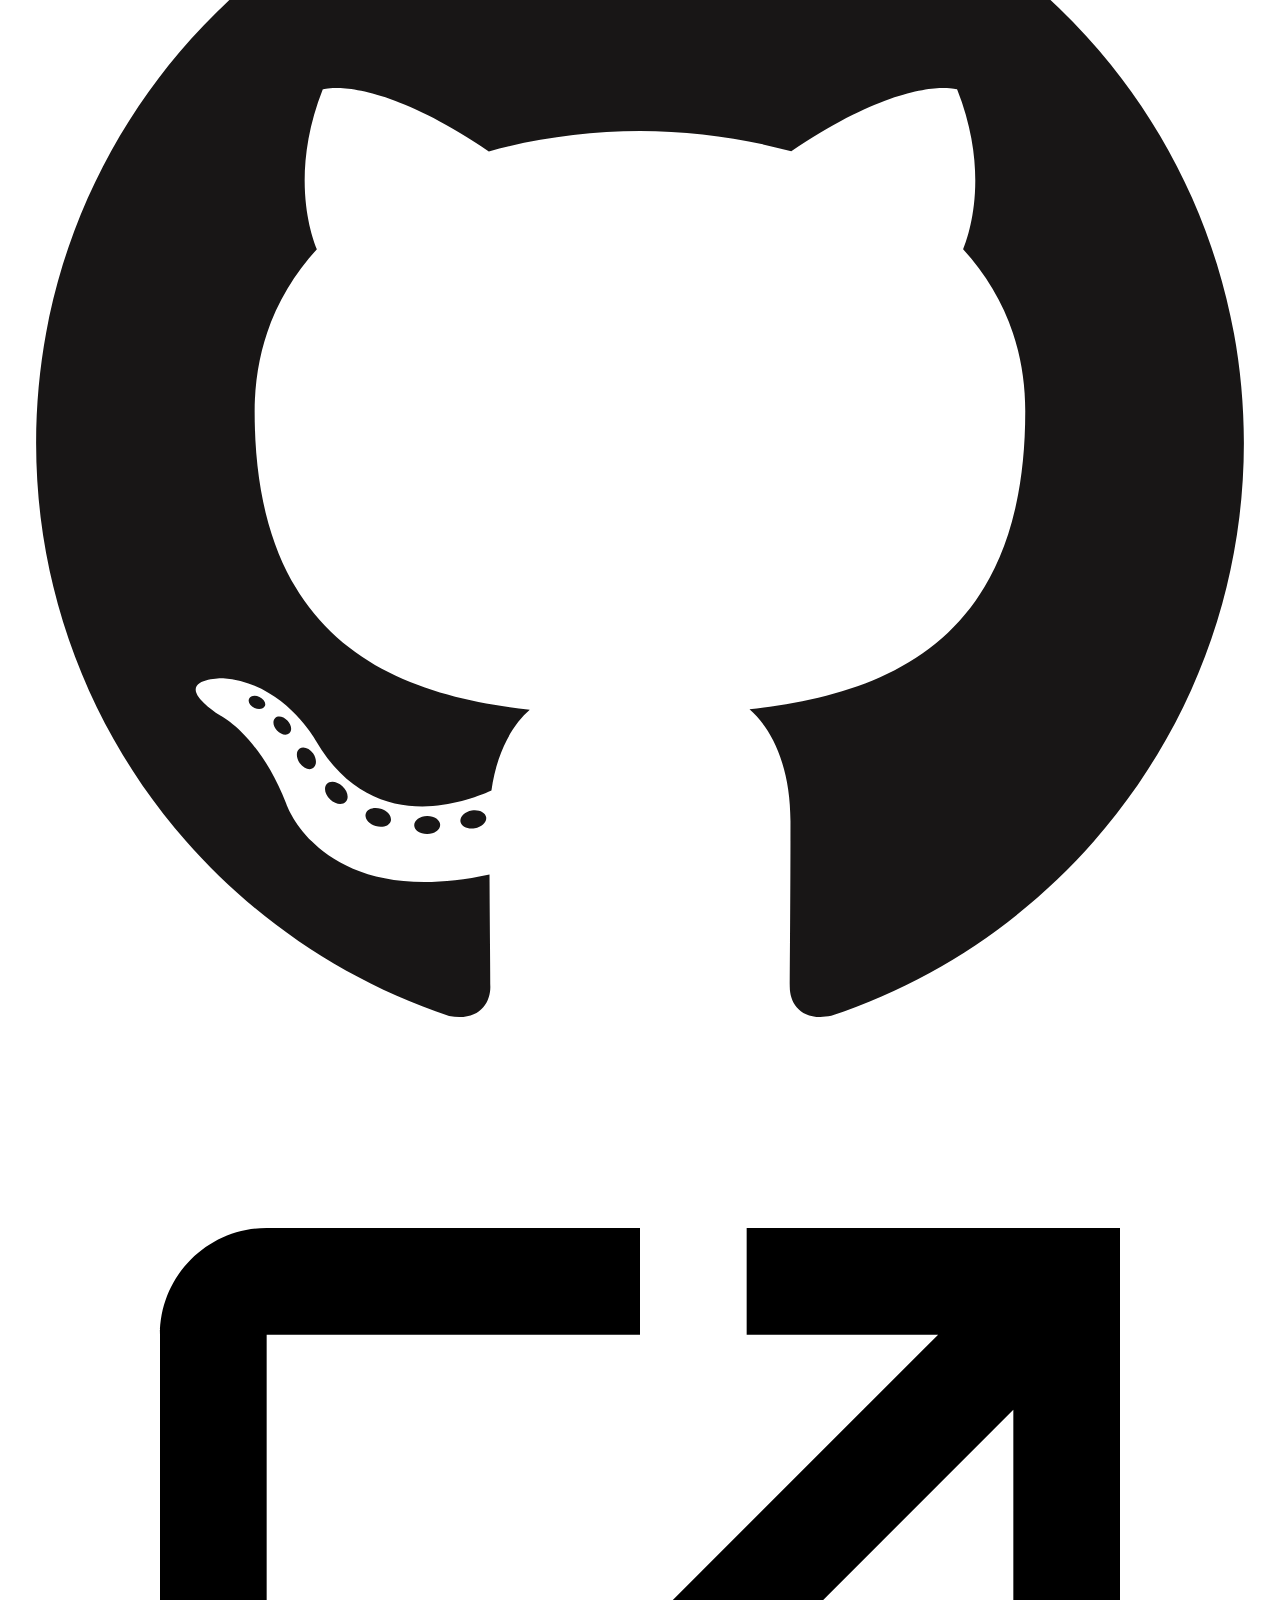
==== commit 971d0ea4: "Added main and footer markup" ====
--- a/index.html
+++ b/index.html
@@ -42,7 +42,7 @@
             omnis, harum doloremque ducimus aut explicabo praesentium
             laudantium. Repudiandae in, esse exercitationem dolore fuga autem!
           </p>
-          <div class="icon-container">
+          <div class="header-icons">
             <img src="assets/Icons/github.svg" alt="Github" />
             <img src="assets/Icons/linkedIn.svg" alt="LinkedIn" />
             <img src="assets/Icons/twitter.svg" alt="Twitter" />
@@ -50,5 +50,285 @@
         </div>
       </div>
     </header>
+    <main>
+      <div class="wrapper">
+        <h2>My Work</h2>
+        <div class="projects">
+          <div class="card">
+            <div class="project-img">
+              <picture>
+                <source
+                  media="(max-width:500px)"
+                  srcset="
+                    assets/Mobile-Images/proj1-m-300w.avif   300w,
+                    assets/Mobile-Images/proj1-m-600w.avif   600w,
+                    assets/Mobile-Images/proj1-m-1000w.avif 1000w
+                  "
+                  sizes="90vw"
+                />
+                <source
+                  srcset="
+                    assets/Desktop-Images/proj1-800w.avif   800w,
+                    assets/Desktop-Images/proj1-1200w.avif 1200w,
+                    assets/Desktop-Images/proj1-1800w.avif 1800w
+                  "
+                  sizes="(min-width:501px) 45vw,(min-width:1001px) 30vw"
+                />
+                <img
+                  src="assets/Desktop-Images/proj1-800w.avif"
+                  alt="Project 1"
+                />
+              </picture>
+            </div>
+            <div class="project-header">
+              <h3>Project Name</h3>
+              <div class="project-icons">
+                <img src="assets/Icons/github.svg" alt="Github" />
+                <img src="assets/Icons/open-in-new.svg" alt="Open in new tab" />
+              </div>
+            </div>
+            <p>
+              Lorem ipsum dolor sit amet consectetur adipisicing elit. Voluptate
+              ipsam suscipit mollitia sunt nobis earum optio architecto magnam
+              excepturi vero.
+            </p>
+          </div>
+          <div class="card">
+            <div class="project-img">
+              <picture>
+                <source
+                  media="(max-width:500px)"
+                  srcset="
+                    assets/Mobile-Images/proj2-m-300w.avif   300w,
+                    assets/Mobile-Images/proj2-m-600w.avif   600w,
+                    assets/Mobile-Images/proj2-m-1000w.avif 1000w
+                  "
+                  sizes="90vw"
+                />
+                <source
+                  srcset="
+                    assets/Desktop-Images/proj2-800w.avif   800w,
+                    assets/Desktop-Images/proj2-1200w.avif 1200w,
+                    assets/Desktop-Images/proj2-1800w.avif 1800w
+                  "
+                  sizes="(min-width:501px) 45vw,(min-width:1001px) 30vw"
+                />
+                <img
+                  src="assets/Desktop-Images/proj2-800w.avif"
+                  alt="Project 2"
+                />
+              </picture>
+            </div>
+            <div class="project-header">
+              <h3>Project Name</h3>
+              <div class="project-icons">
+                <img src="assets/Icons/github.svg" alt="Github" />
+                <img src="assets/Icons/open-in-new.svg" alt="Open in new tab" />
+              </div>
+            </div>
+            <p>
+              Lorem ipsum dolor sit amet consectetur adipisicing elit. Voluptate
+              ipsam suscipit mollitia sunt nobis earum optio architecto magnam
+              excepturi vero.
+            </p>
+          </div>
+          <div class="card">
+            <div class="project-img">
+              <picture>
+                <source
+                  media="(max-width:500px)"
+                  srcset="
+                    assets/Mobile-Images/proj3-m-300w.avif   300w,
+                    assets/Mobile-Images/proj3-m-600w.avif   600w,
+                    assets/Mobile-Images/proj3-m-1000w.avif 1000w
+                  "
+                  sizes="90vw"
+                />
+                <source
+                  srcset="
+                    assets/Desktop-Images/proj3-800w.avif   800w,
+                    assets/Desktop-Images/proj3-1200w.avif 1200w,
+                    assets/Desktop-Images/proj3-1800w.avif 1800w
+                  "
+                  sizes="(min-width:501px) 45vw,(min-width:1001px) 30vw"
+                />
+                <img
+                  src="assets/Desktop-Images/proj3-800w.avif"
+                  alt="Project 3"
+                />
+              </picture>
+            </div>
+            <div class="project-header">
+              <h3>Project Name</h3>
+              <div class="project-icons">
+                <img src="assets/Icons/github.svg" alt="Github" />
+                <img src="assets/Icons/open-in-new.svg" alt="Open in new tab" />
+              </div>
+            </div>
+            <p>
+              Lorem ipsum dolor sit amet consectetur adipisicing elit. Voluptate
+              ipsam suscipit mollitia sunt nobis earum optio architecto magnam
+              excepturi vero.
+            </p>
+          </div>
+          <div class="card">
+            <div class="project-img">
+              <picture>
+                <source
+                  media="(max-width:500px)"
+                  srcset="
+                    assets/Mobile-Images/proj4-m-300w.avif   300w,
+                    assets/Mobile-Images/proj4-m-600w.avif   600w,
+                    assets/Mobile-Images/proj4-m-1000w.avif 1000w
+                  "
+                  sizes="90vw"
+                />
+                <source
+                  srcset="
+                    assets/Desktop-Images/proj4-800w.avif   800w,
+                    assets/Desktop-Images/proj4-1200w.avif 1200w,
+                    assets/Desktop-Images/proj4-1800w.avif 1800w
+                  "
+                  sizes="(min-width:501px) 45vw,(min-width:1001px) 30vw"
+                />
+                <img
+                  src="assets/Desktop-Images/proj4-800w.avif"
+                  alt="Project 4"
+                />
+              </picture>
+            </div>
+            <div class="project-header">
+              <h3>Project Name</h3>
+              <div class="project-icons">
+                <img src="assets/Icons/github.svg" alt="Github" />
+                <img src="assets/Icons/open-in-new.svg" alt="Open in new tab" />
+              </div>
+            </div>
+            <p>
+              Lorem ipsum dolor sit amet consectetur adipisicing elit. Voluptate
+              ipsam suscipit mollitia sunt nobis earum optio architecto magnam
+              excepturi vero.
+            </p>
+          </div>
+          <div class="card">
+            <div class="project-img">
+              <picture>
+                <source
+                  media="(max-width:500px)"
+                  srcset="
+                    assets/Mobile-Images/proj5-m-300w.avif   300w,
+                    assets/Mobile-Images/proj5-m-600w.avif   600w,
+                    assets/Mobile-Images/proj5-m-1000w.avif 1000w
+                  "
+                  sizes="90vw"
+                />
+                <source
+                  srcset="
+                    assets/Desktop-Images/proj5-800w.avif   800w,
+                    assets/Desktop-Images/proj5-1200w.avif 1200w,
+                    assets/Desktop-Images/proj5-1800w.avif 1800w
+                  "
+                  sizes="(min-width:501px) 45vw,(min-width:1001px) 30vw"
+                />
+                <img
+                  src="assets/Desktop-Images/proj5-800w.avif"
+                  alt="Project 5"
+                />
+              </picture>
+            </div>
+            <div class="project-header">
+              <h3>Project Name</h3>
+              <div class="project-icons">
+                <img src="assets/Icons/github.svg" alt="Github" />
+                <img src="assets/Icons/open-in-new.svg" alt="Open in new tab" />
+              </div>
+            </div>
+            <p>
+              Lorem ipsum dolor sit amet consectetur adipisicing elit. Voluptate
+              ipsam suscipit mollitia sunt nobis earum optio architecto magnam
+              excepturi vero.
+            </p>
+          </div>
+          <div class="card">
+            <div class="project-img">
+              <picture>
+                <source
+                  media="(max-width:500px)"
+                  srcset="
+                    assets/Mobile-Images/proj6-m-300w.avif   300w,
+                    assets/Mobile-Images/proj6-m-600w.avif   600w,
+                    assets/Mobile-Images/proj6-m-1000w.avif 1000w
+                  "
+                  sizes="90vw"
+                />
+                <source
+                  srcset="
+                    assets/Desktop-Images/proj6-800w.avif   800w,
+                    assets/Desktop-Images/proj6-1200w.avif 1200w,
+                    assets/Desktop-Images/proj6-1800w.avif 1800w
+                  "
+                  sizes="(min-width:501px) 45vw,(min-width:1001px) 30vw"
+                />
+                <img
+                  src="assets/Desktop-Images/proj6-800w.avif"
+                  alt="Project 6"
+                />
+              </picture>
+            </div>
+            <div class="project-header">
+              <h3>Project Name</h3>
+              <div class="project-icons">
+                <img src="assets/Icons/github.svg" alt="Github" />
+                <img src="assets/Icons/open-in-new.svg" alt="Open in new tab" />
+              </div>
+            </div>
+            <p>
+              Lorem ipsum dolor sit amet consectetur adipisicing elit. Voluptate
+              ipsam suscipit mollitia sunt nobis earum optio architecto magnam
+              excepturi vero.
+            </p>
+          </div>
+        </div>
+      </div>
+    </main>
+    <footer>
+      <div class="contact">
+        <h2>Contact Me</h2>
+        <p>
+          Lorem ipsum dolor sit amet consectetur adipisicing elit. Rerum est
+          deserunt at dolor minus. Eum voluptatum cumque quis aut sunt!
+        </p>
+        <p>1234 Random road, Random Town, CA 23000</p>
+        <p>555-555-555</p>
+        <p>meownotreal@gmail.com</p>
+        <div class="footer-icons">
+          <img src="assets/Icons/github.svg" alt="Github" />
+          <img src="assets/Icons/linkedIn.svg" alt="LinkedIn" />
+          <img src="assets/Icons/twitter.svg" alt="Twitter" />
+        </div>
+      </div>
+      <div class="footer-img">
+        <picture>
+          <source
+            media="(max-width:500px)"
+            srcset="
+              assets/Mobile-Images/footer-m-500w.avif   500w,
+              assets/Mobile-Images/footer-m-1000w.avif 1000w,
+              assets/Mobile-Images/footer-m-1500w.avif 1500w
+            "
+            sizes="100vw"
+          />
+          <source
+            srcset="
+              assets/Desktop-Images/footer-1000w.avif 1000w,
+              assets/Desktop-Images/footer-2000w.avif 2000w,
+              assets/Desktop-Images/footer-3000w.avif 3000w
+            "
+            sizes="(min-width:501px) 45vw,(min-width:1001px) 60vw"
+          />
+          <img src="assets/Desktop-Images/footer-1000w.avif" alt="Footer" />
+        </picture>
+      </div>
+    </footer>
   </body>
 </html>
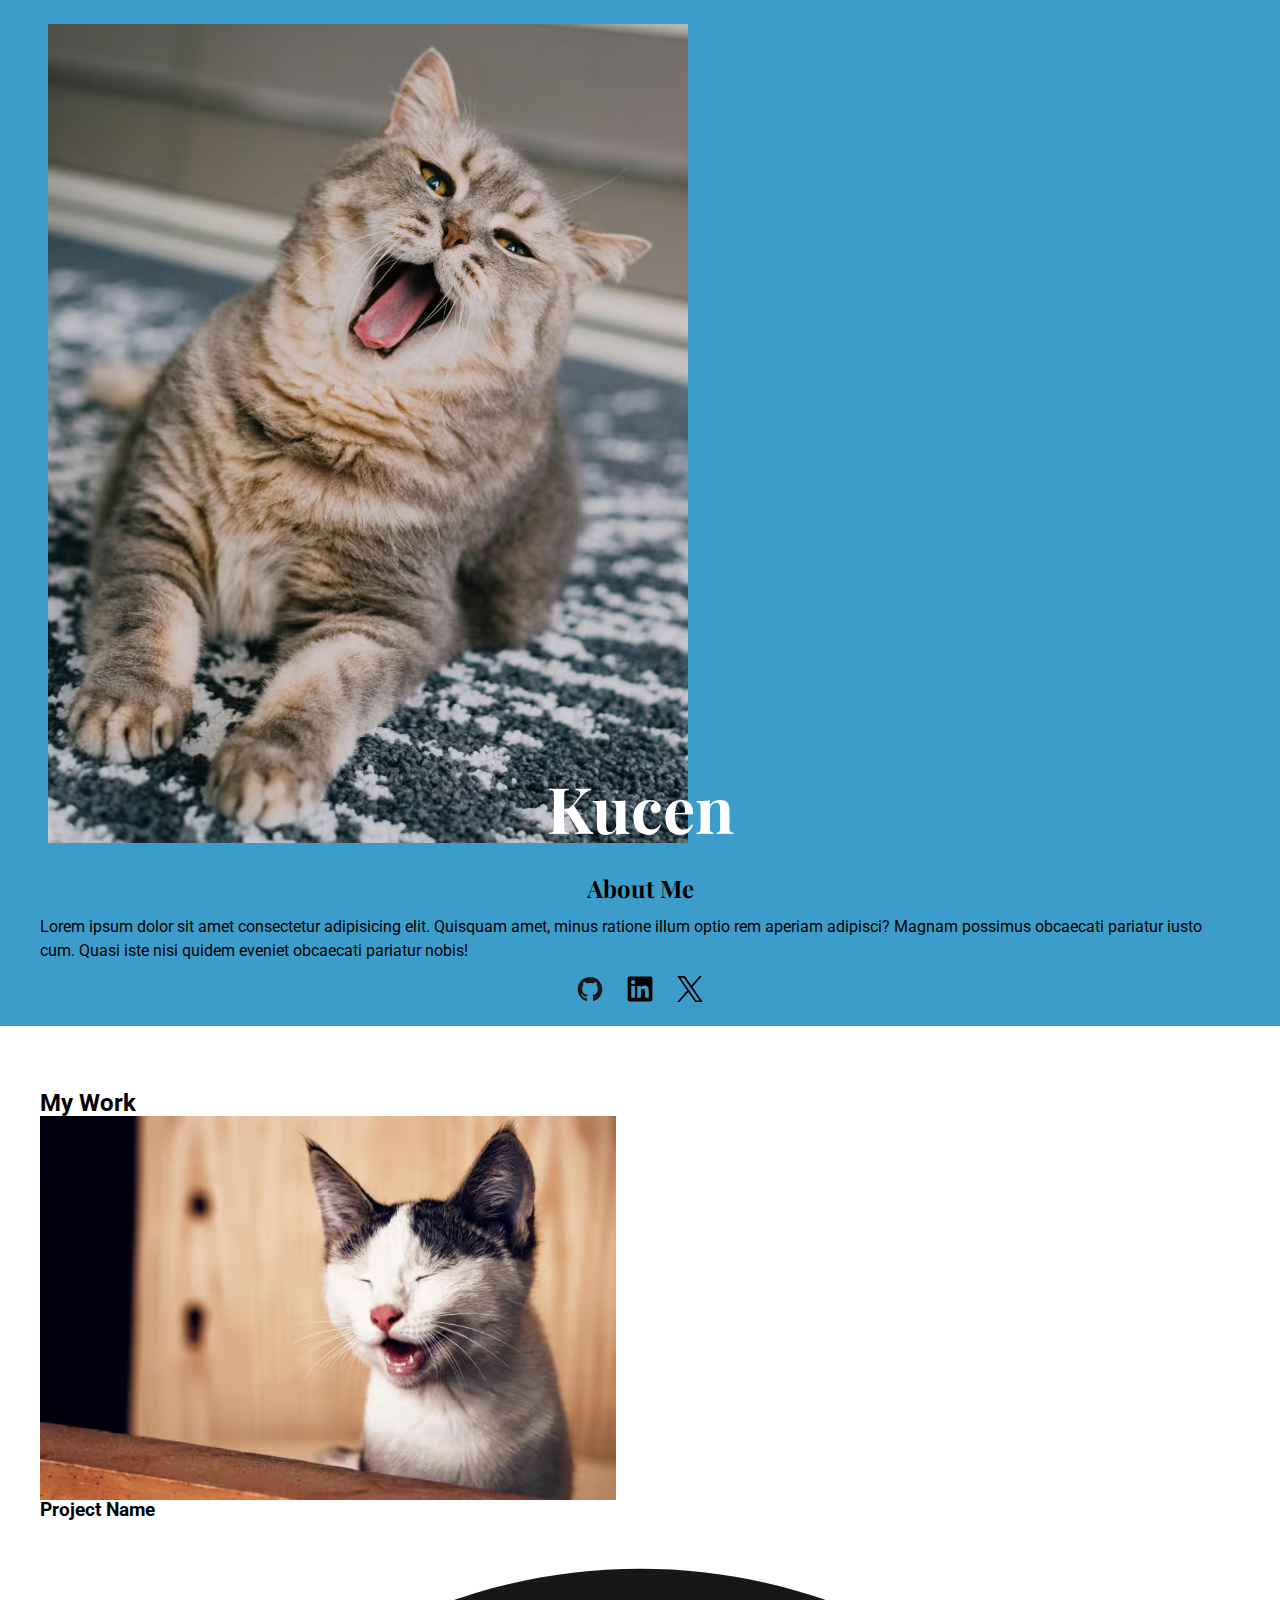
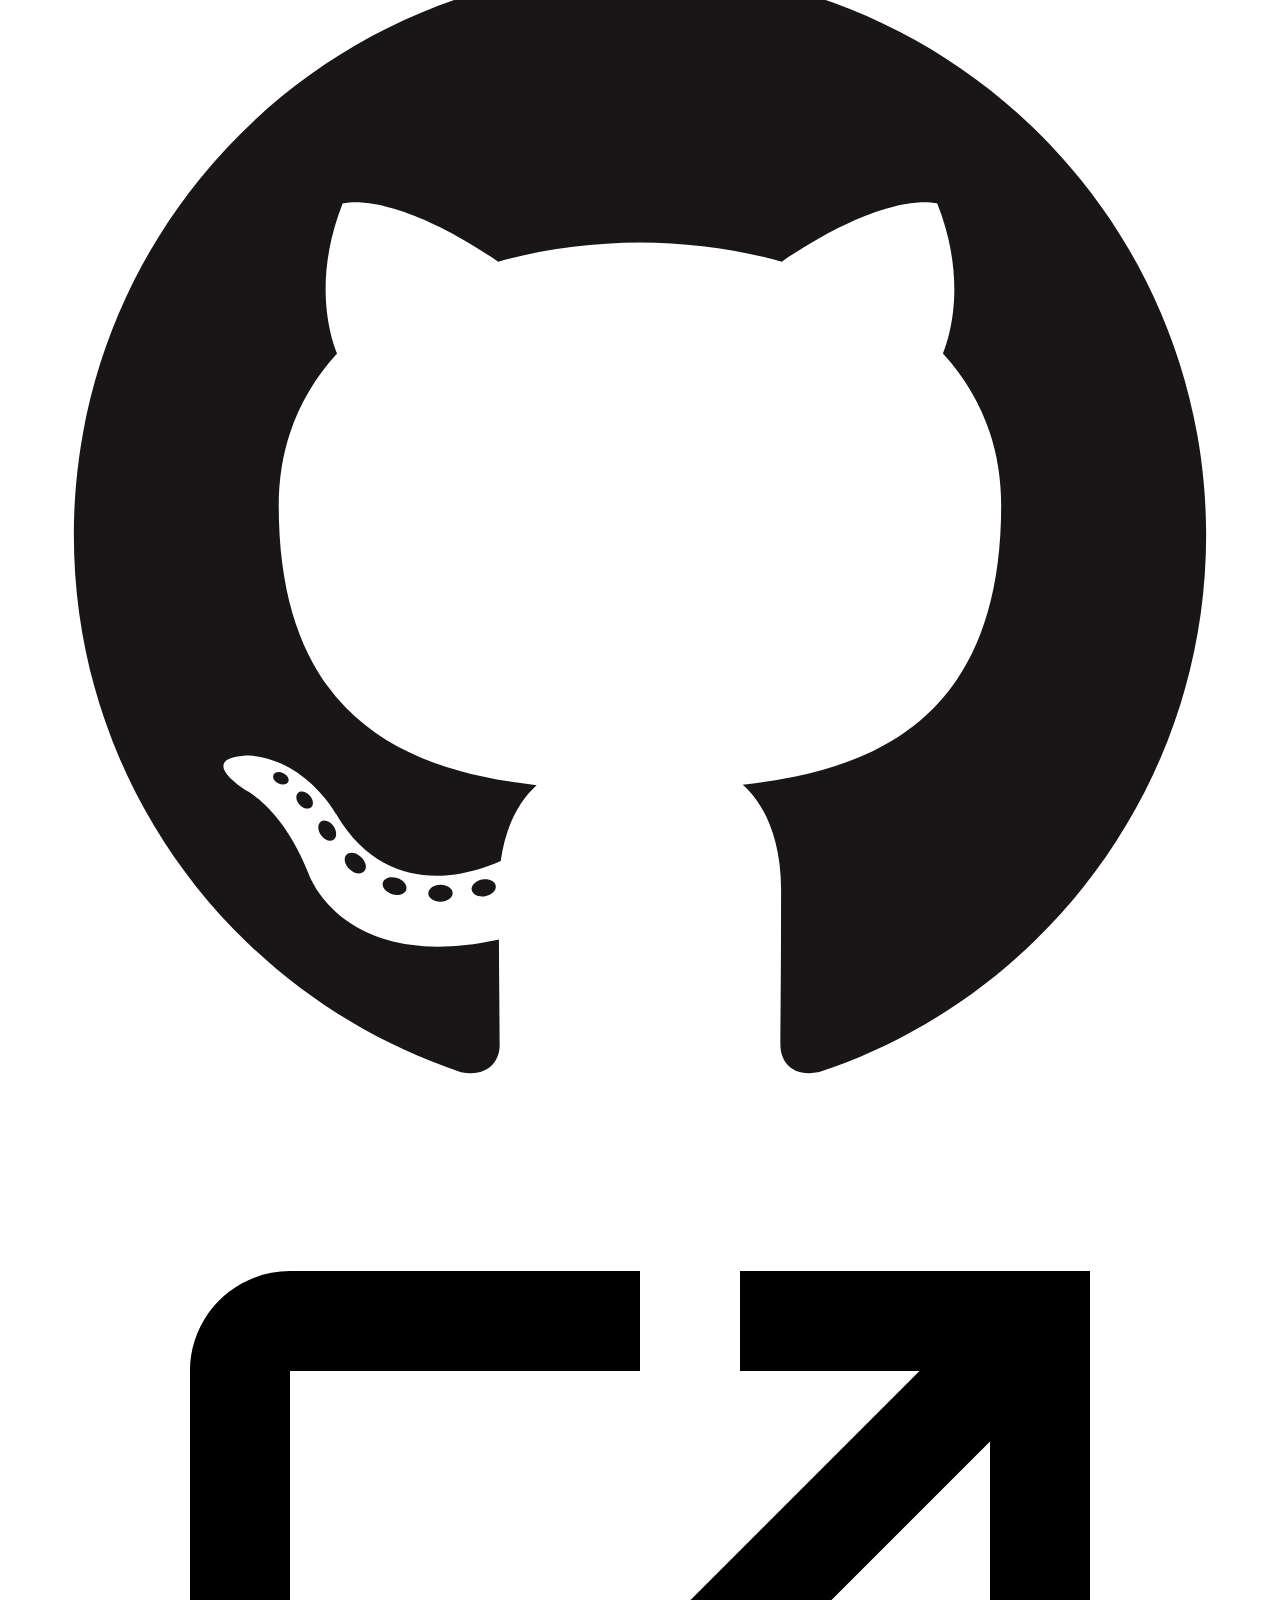
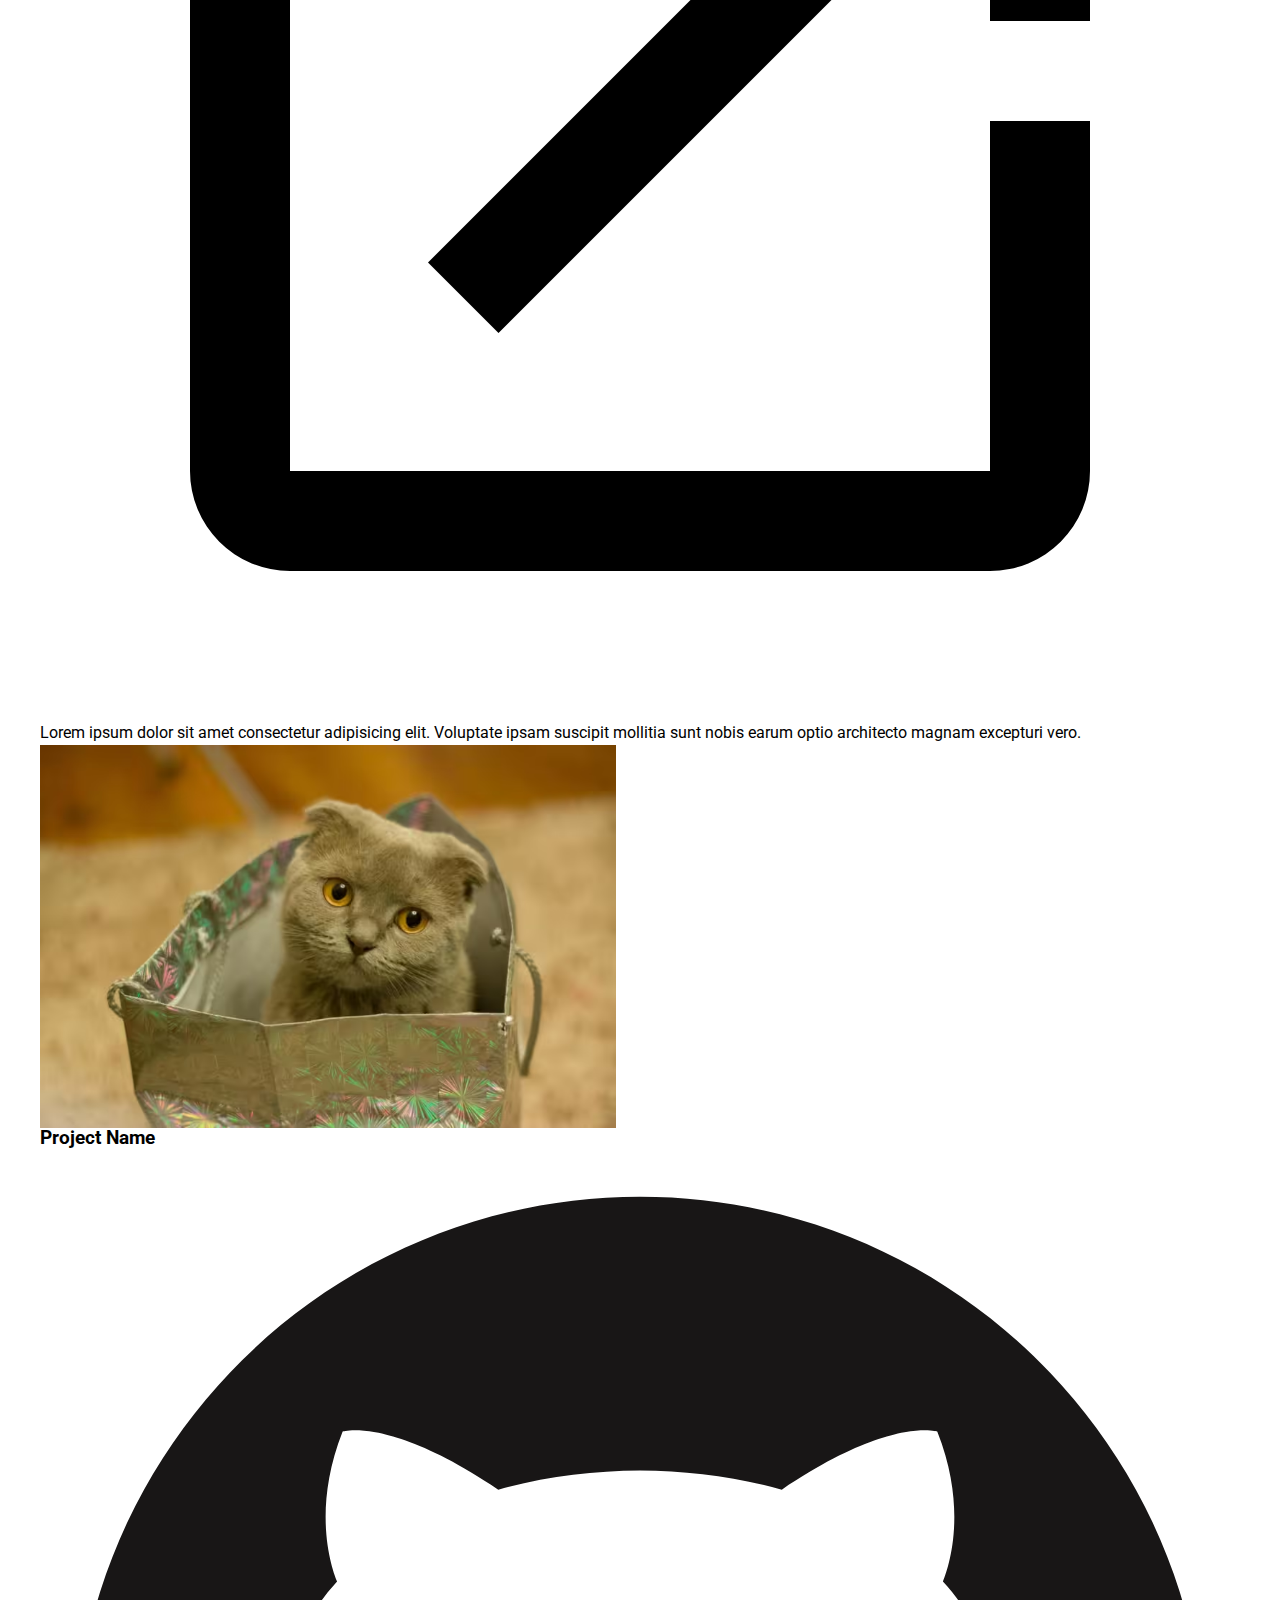
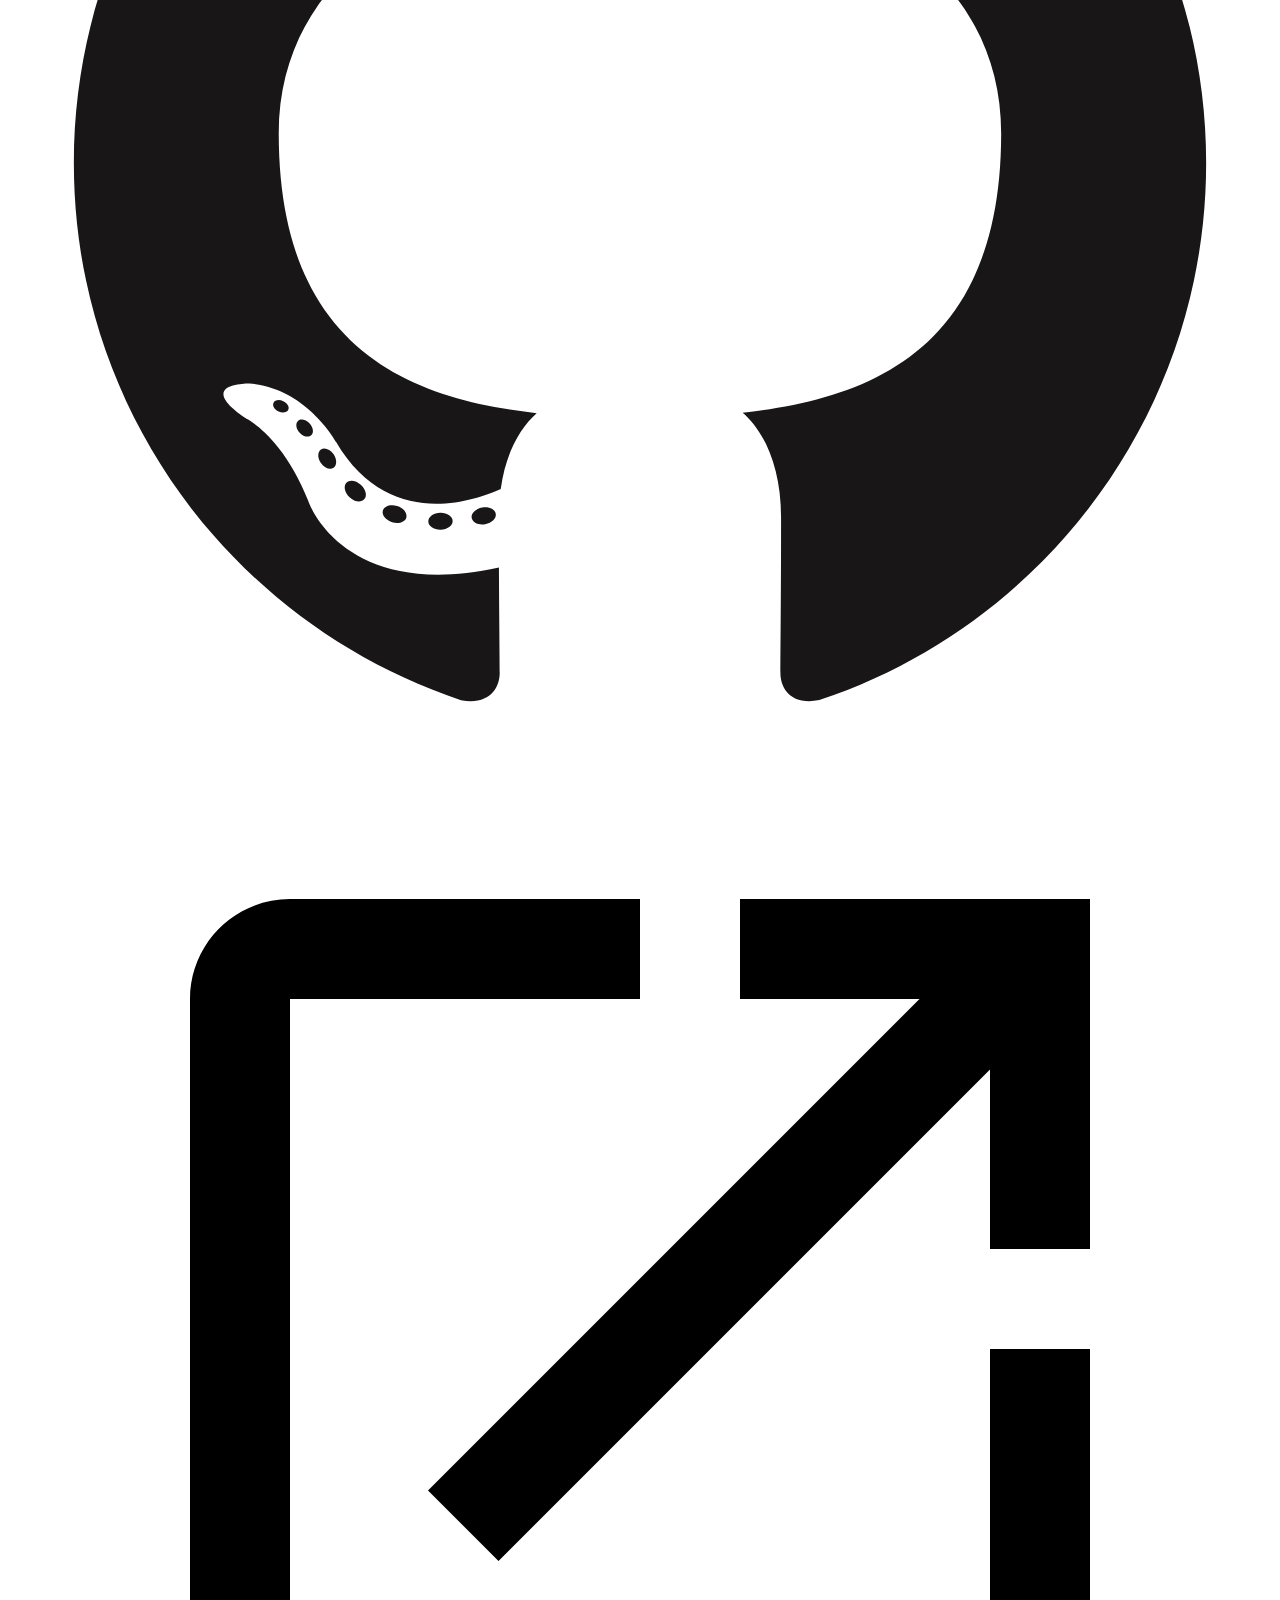
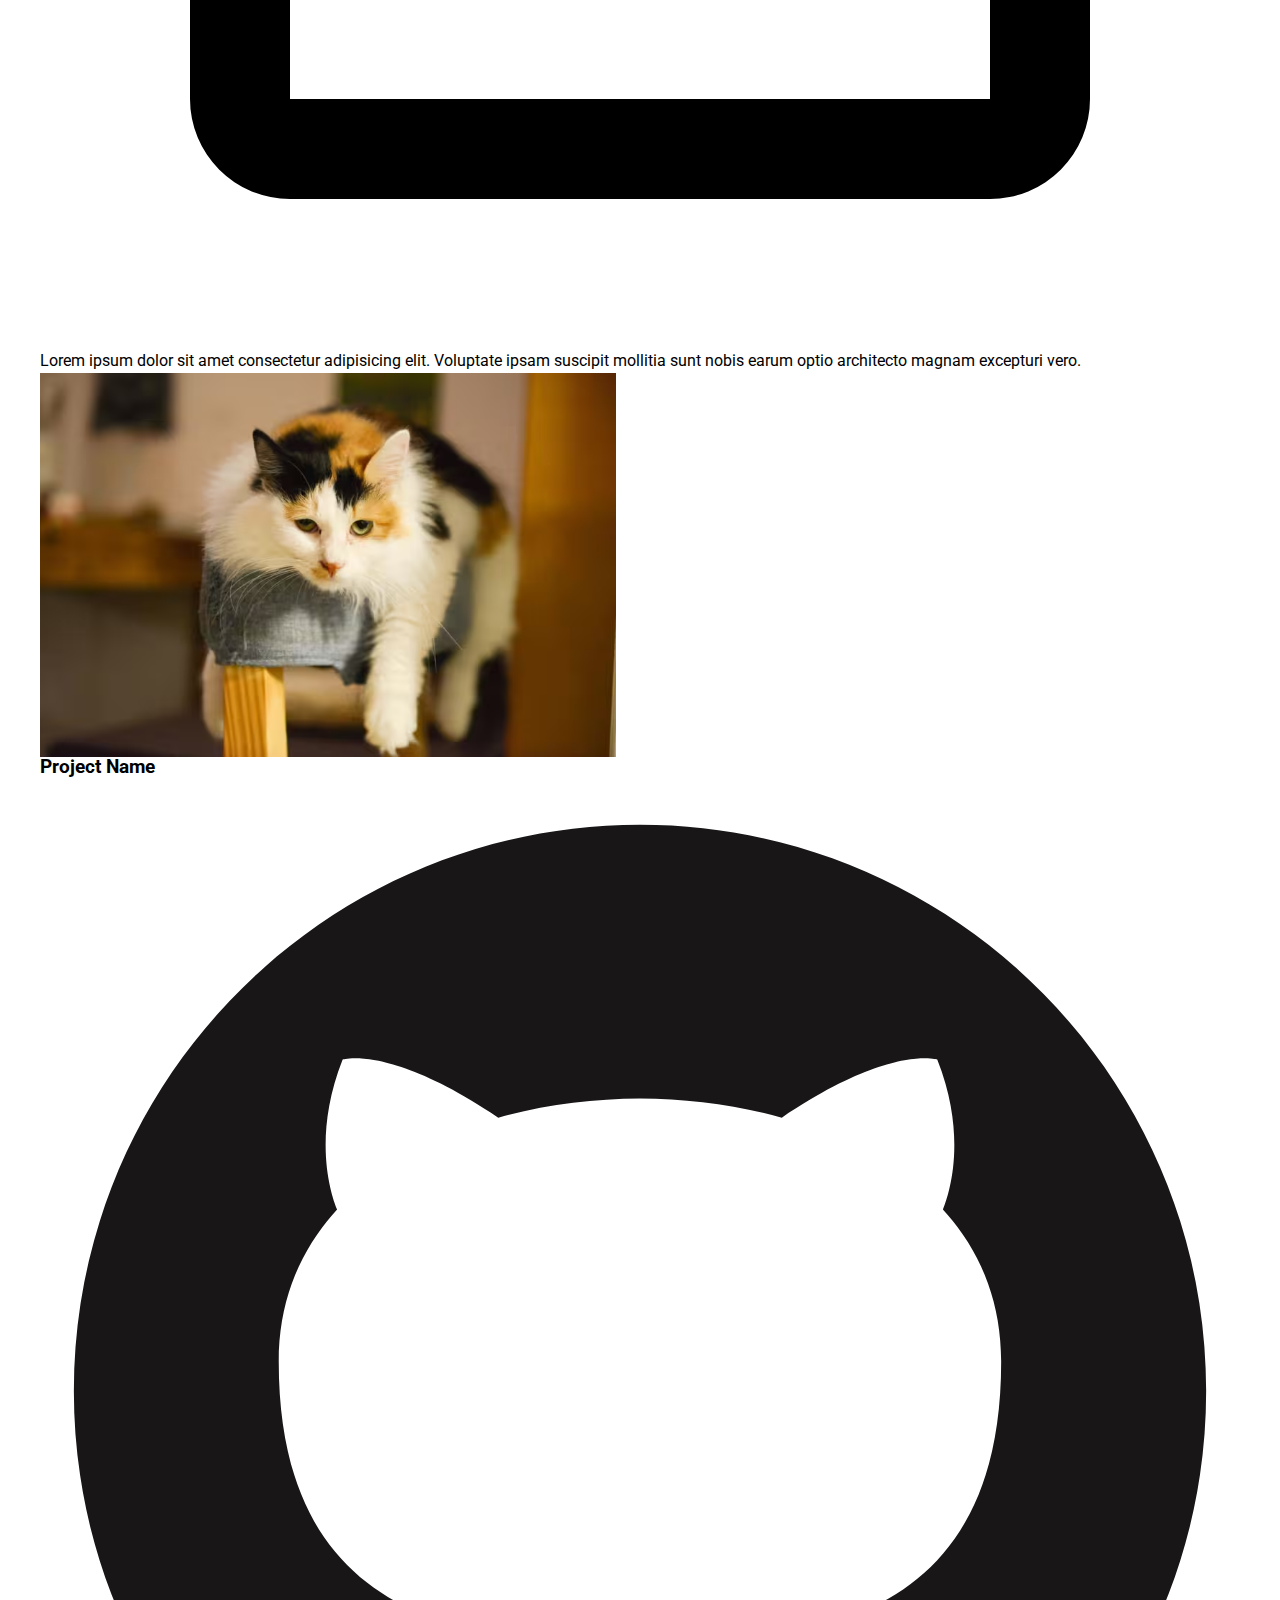
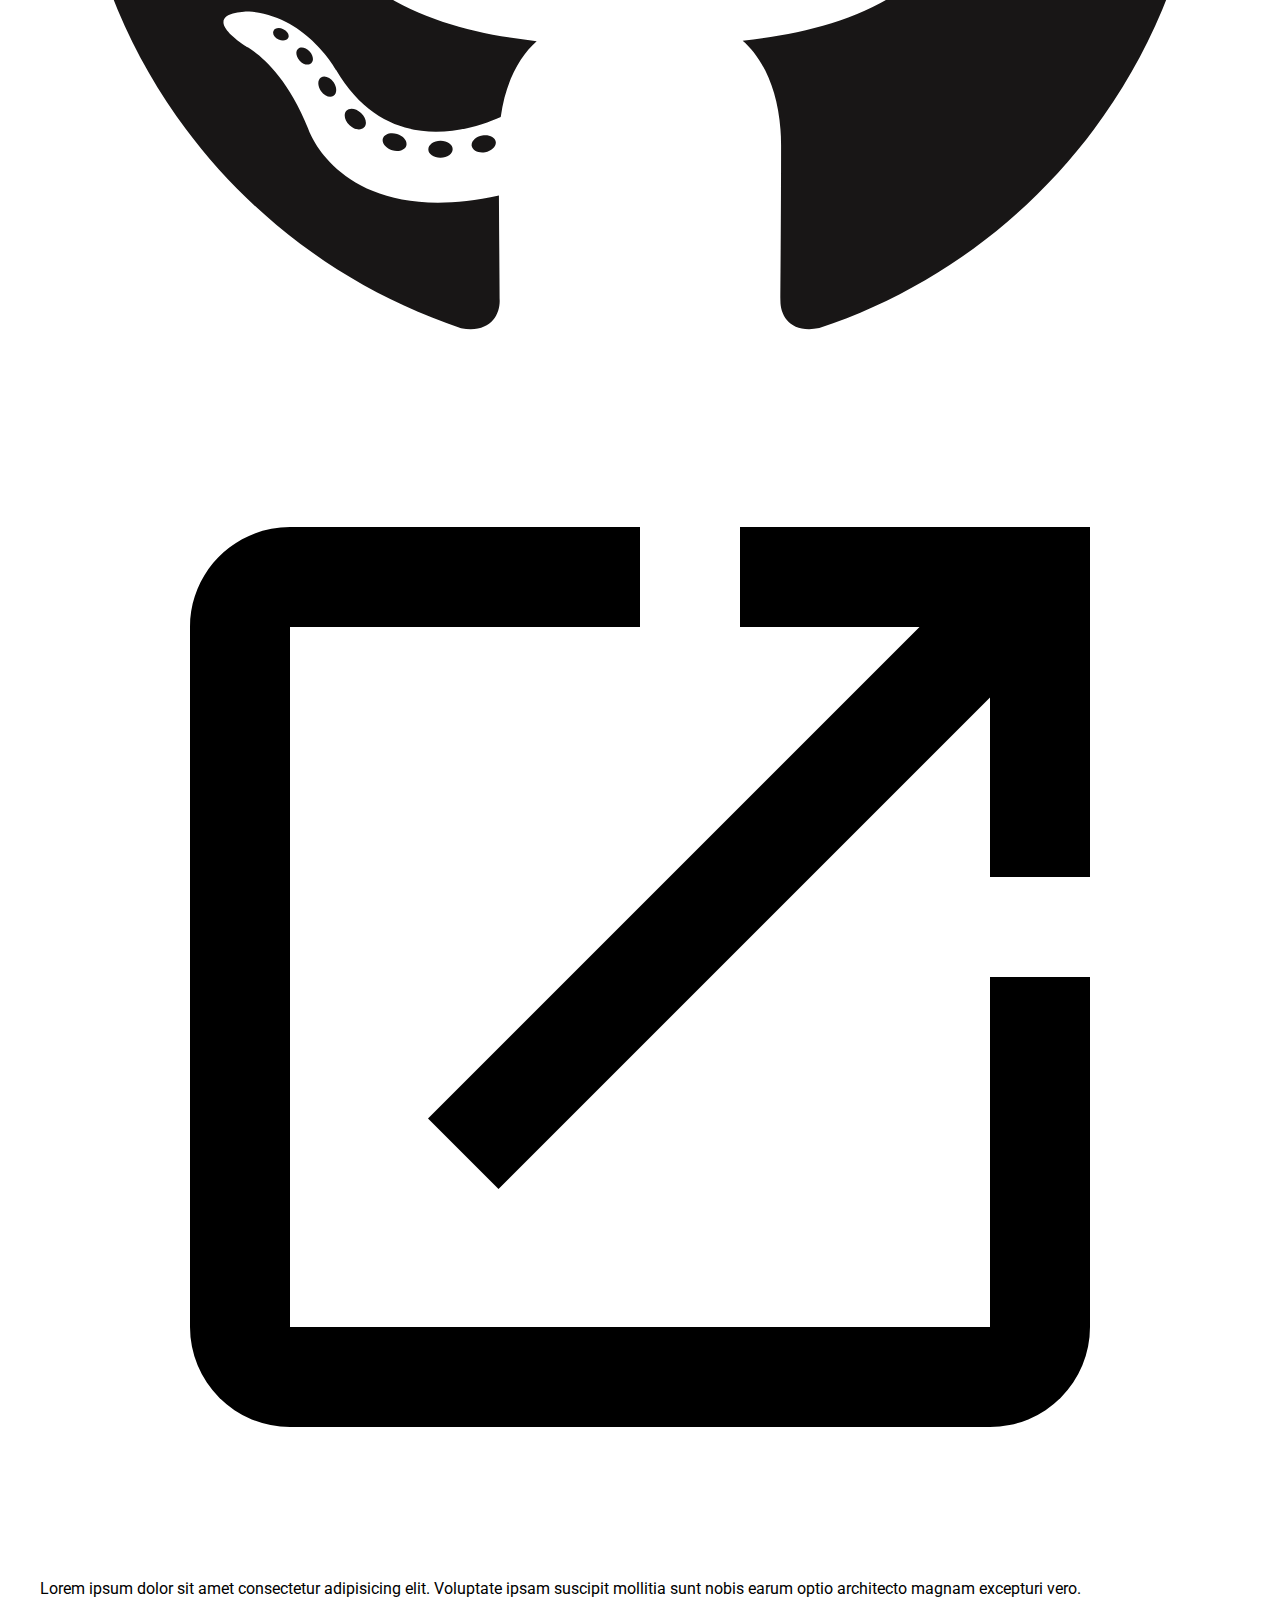
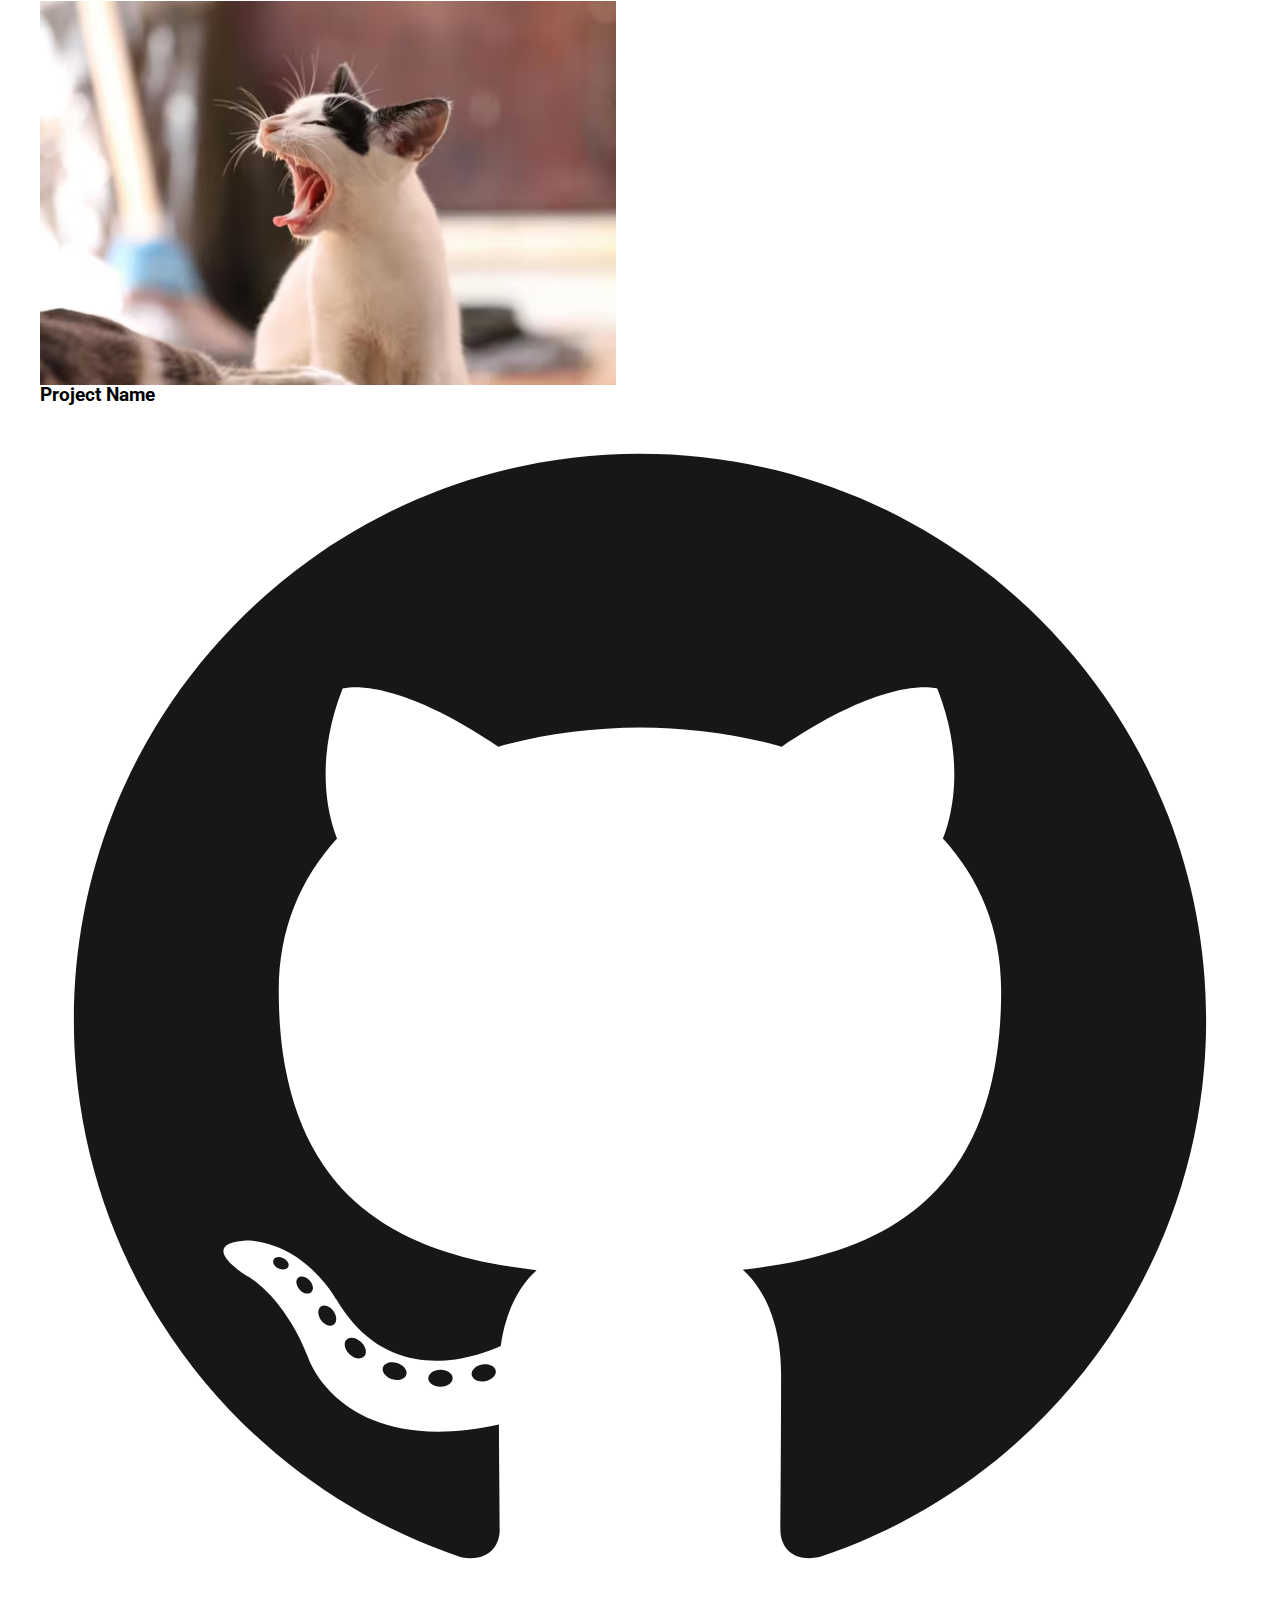
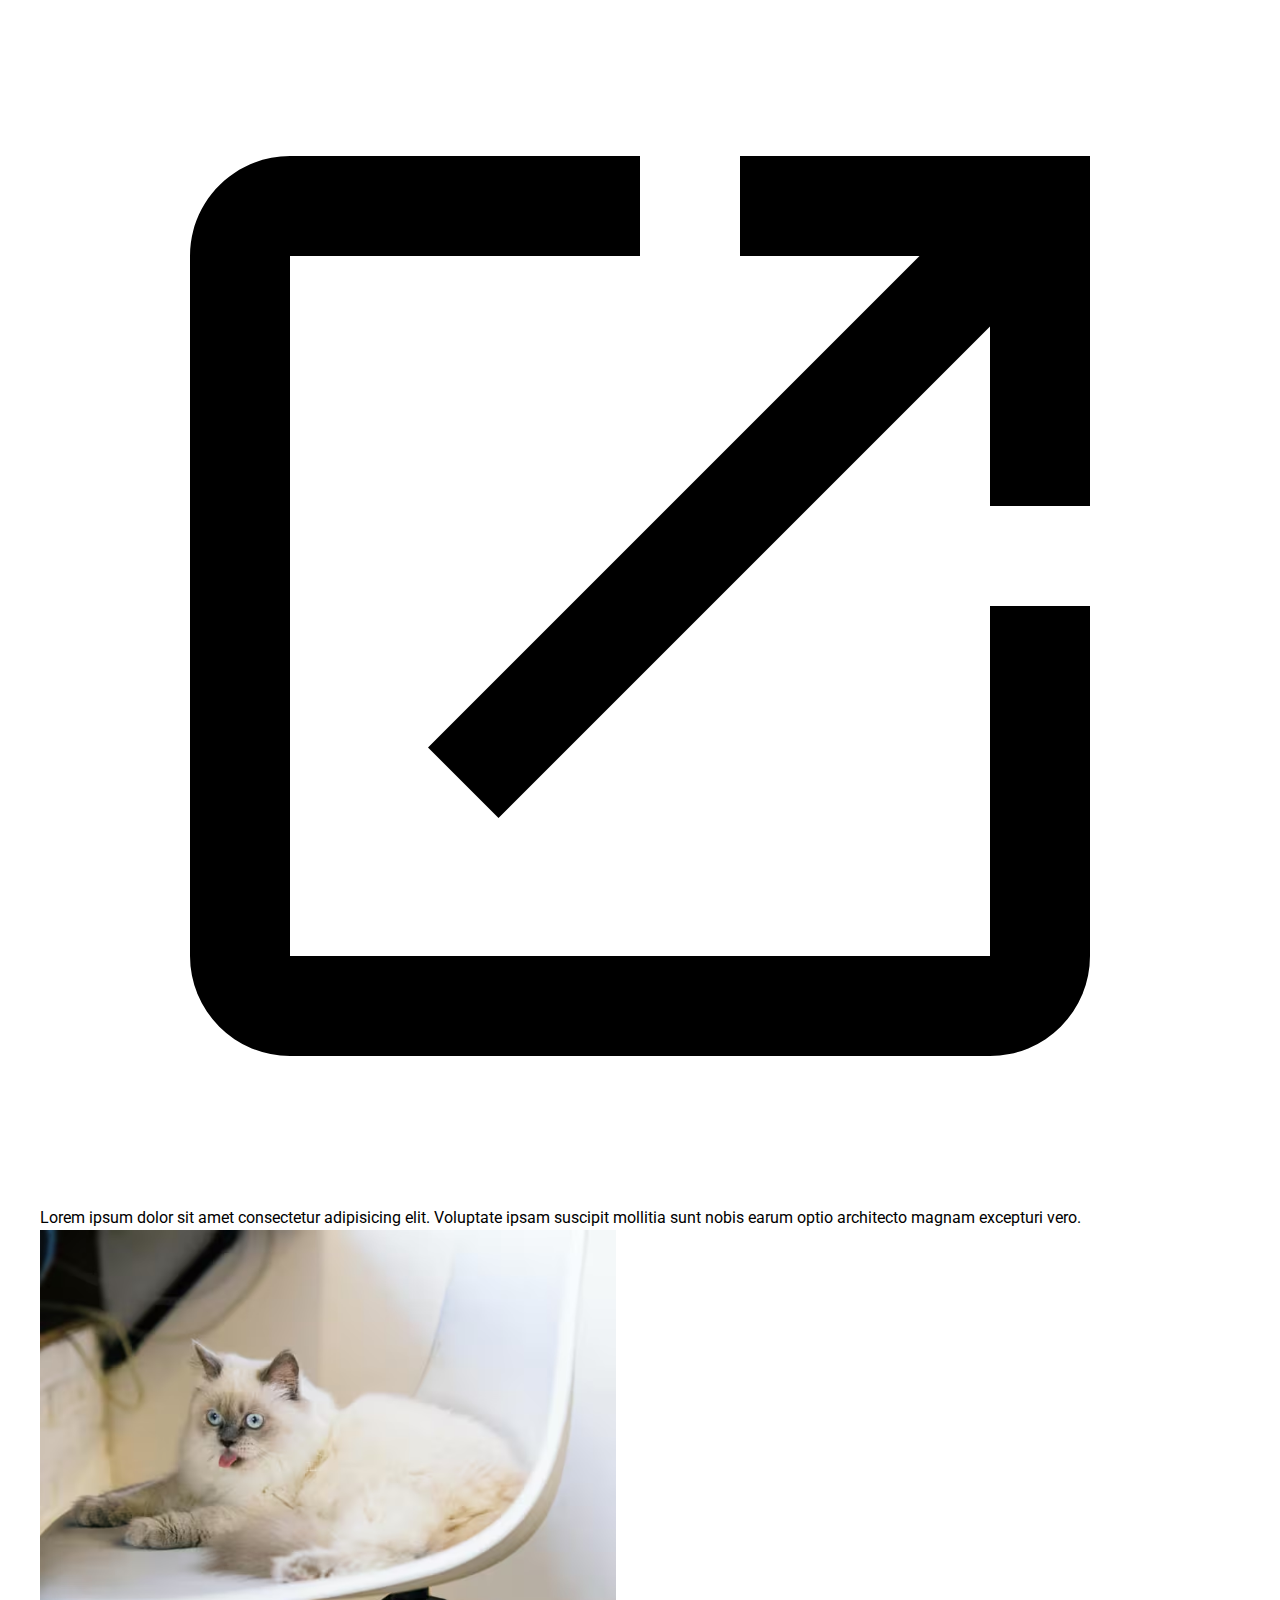
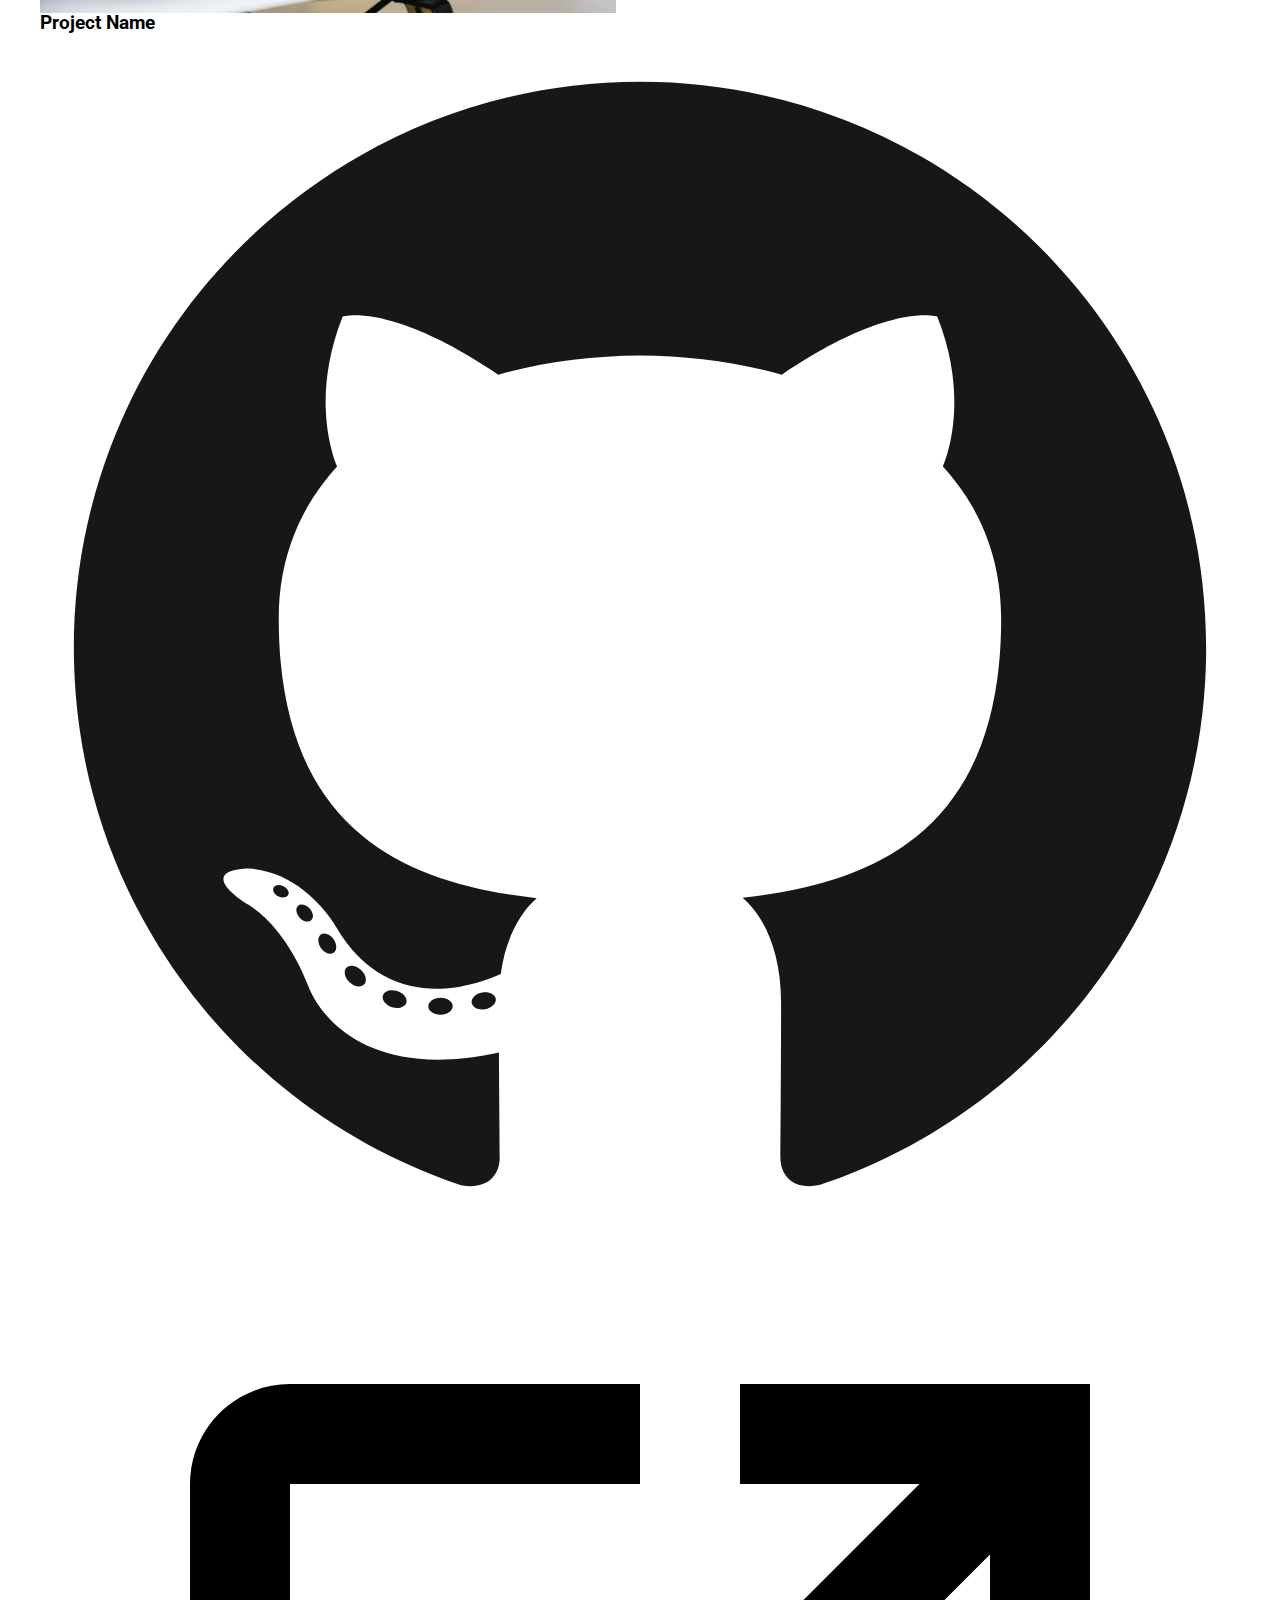
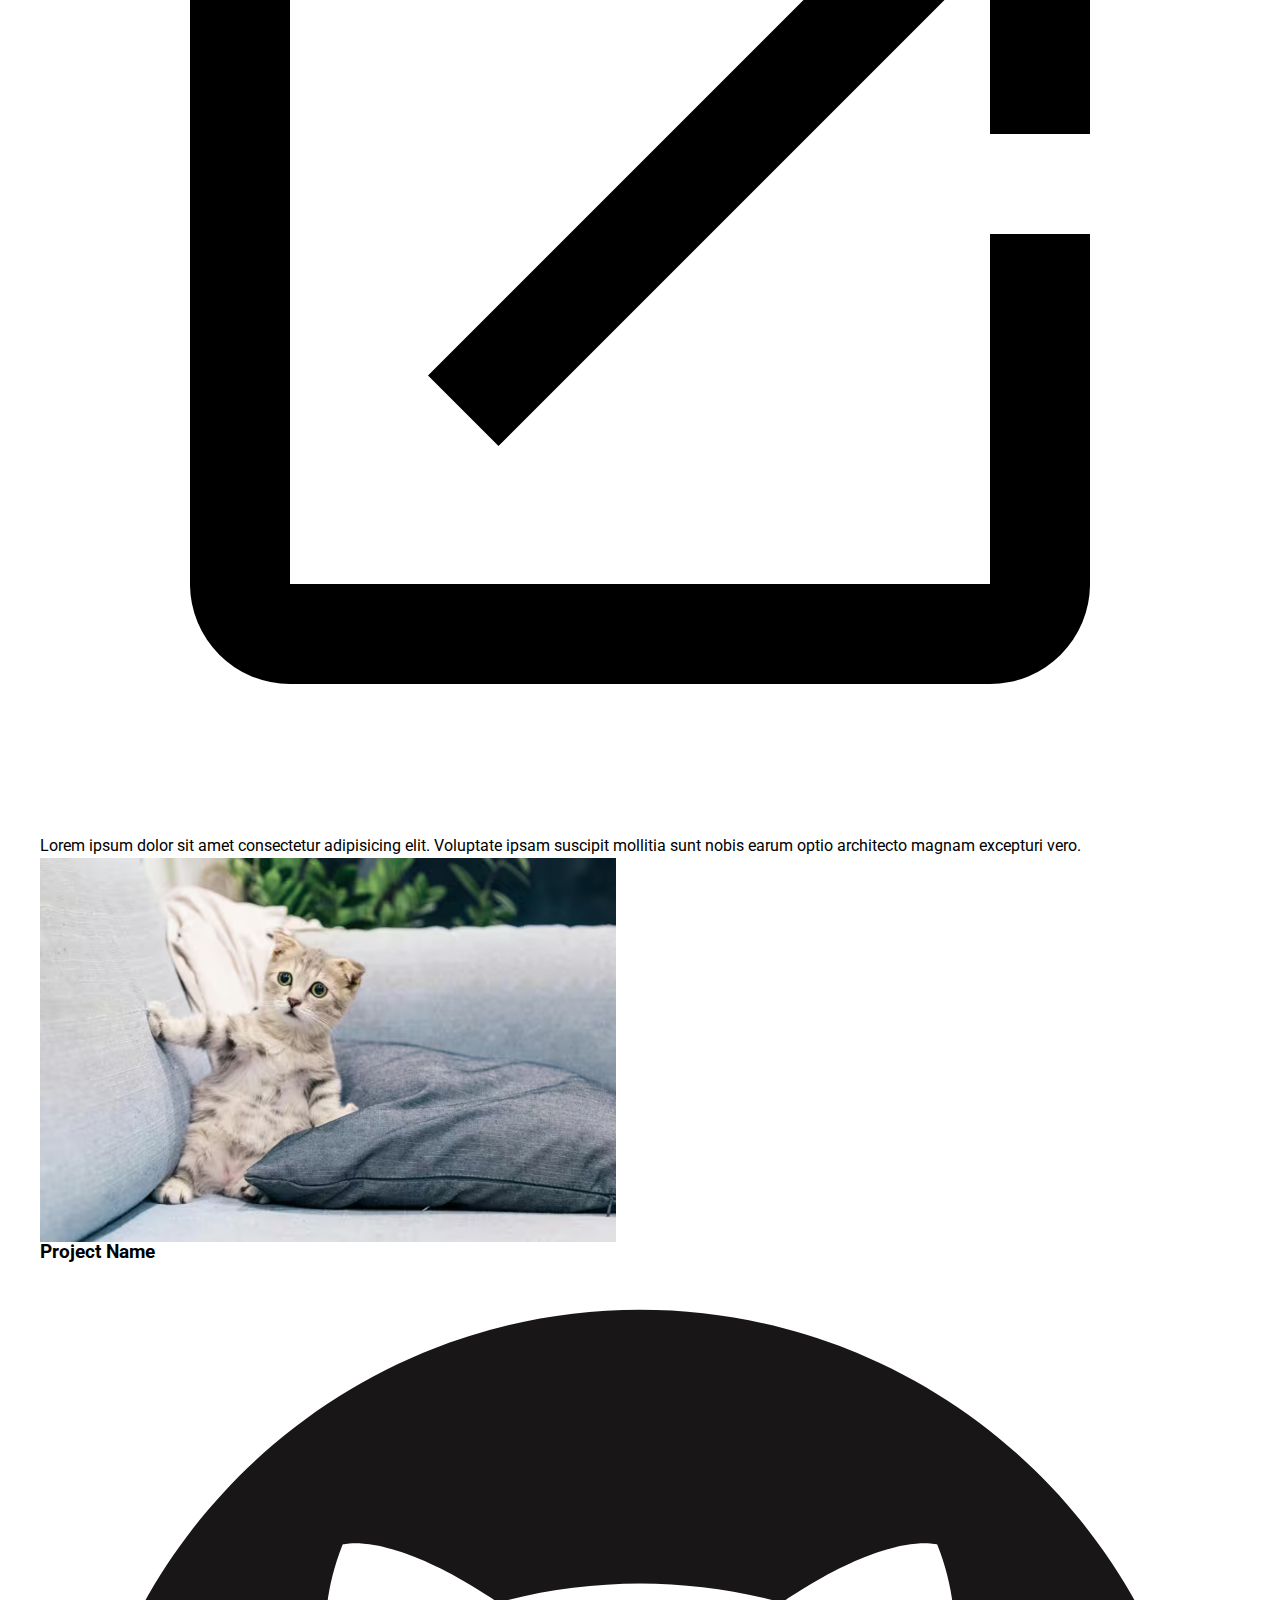
==== commit 1620936a: "Added mobile styling for header" ====
--- a/index.html
+++ b/index.html
@@ -6,6 +6,7 @@
     <title>My Homepage</title>
     <link rel="stylesheet" href="style.css" />
   </head>
+
   <body>
     <header>
       <div class="wrapper">
@@ -30,22 +31,21 @@
             />
             <img src="assets/Desktop-Images/hero-1000w.avif" alt="Autor" />
           </picture>
-          <h1>Kucen</h1>
+          <h1 class="name">Kucen</h1>
         </div>
+
         <div class="intro-info">
-          <h2>About Me</h2>
-          <p>
+          <h2 class="info-heading">About Me</h2>
+          <p class="info-body">
             Lorem ipsum dolor sit amet consectetur adipisicing elit. Quisquam
             amet, minus ratione illum optio rem aperiam adipisci? Magnam
             possimus obcaecati pariatur iusto cum. Quasi iste nisi quidem
-            eveniet obcaecati pariatur nobis, facere magnam repudiandae incidunt
-            omnis, harum doloremque ducimus aut explicabo praesentium
-            laudantium. Repudiandae in, esse exercitationem dolore fuga autem!
+            eveniet obcaecati pariatur nobis!
           </p>
           <div class="header-icons">
-            <img src="assets/Icons/github.svg" alt="Github" />
-            <img src="assets/Icons/linkedIn.svg" alt="LinkedIn" />
-            <img src="assets/Icons/twitter.svg" alt="Twitter" />
+            <img class="icons" src="assets/Icons/github.svg" alt="Github" />
+            <img class="icons" src="assets/Icons/linkedIn.svg" alt="LinkedIn" />
+            <img class="icons" src="assets/Icons/twitter.svg" alt="Twitter" />
           </div>
         </div>
       </div>
--- a/style.css
+++ b/style.css
@@ -7,15 +7,15 @@
   --fs-extra-large: ;
   --fs-large: ;
   --fs-medium: ;
-  --fs-small: ;
+  --fs-small: 1rem;
 
-  --clr-bg-main: ;
-  --clr-bg-accent: ;
-  --clr-text-heading-main: ;
-  --clr-text-body-main: ;
-  --clr-text-heading-accent: ;
-  --clr-text-body-accent: ;
-  --clr-icons: ;
+  --clr-bg-main: #ffffff;
+  --clr-bg-accent: #3c9dca;
+  --clr-text-heading-main: #000000;
+  --clr-text-body-main: #6b6b6b;
+  --clr-text-heading-accent: #ffffff;
+  --clr-text-body-accent: #ffffff;
+  --clr-icons: #666666;
 }
 
 /* /////////////////////////////////////////////////////////////////////////////////////////////////////
@@ -85,3 +85,63 @@
 ol[role='list'] {
   list-style: none;
 }
+
+/* /////////////////////////////////////////////////////////////////////////////////////////////////////
+                                            UTIL
+///////////////////////////////////////////////////////////////////////////////////////////////////// */
+body {
+  font-family: var(--ff-body);
+}
+
+.wrapper {
+  max-width: 1200px;
+  margin-inline: auto;
+}
+
+.icons {
+  max-width: 26px;
+  cursor: pointer;
+}
+
+/* /////////////////////////////////////////////////////////////////////////////////////////////////////
+                                            HEADER
+///////////////////////////////////////////////////////////////////////////////////////////////////// */
+
+header {
+  background-color: var(--clr-bg-accent);
+  padding: 1.5rem;
+  margin-block-end: 4rem;
+}
+
+.intro-img {
+  position: relative;
+  padding-inline: 0.5rem;
+  margin-block-end: 2rem;
+}
+
+.name {
+  position: absolute;
+  bottom: 0;
+  right: 50%;
+  translate: 50% 0;
+  color: var(--clr-text-heading-accent);
+  font-family: var(--ff-heading);
+  font-size: 4rem;
+}
+
+.info-heading {
+  text-align: center;
+  font-family: var(--ff-heading);
+  margin-block-end: 0.825rem;
+}
+
+.info-body {
+  margin-block-end: 0.825rem;
+}
+
+.header-icons {
+  display: flex;
+  gap: 1.5rem;
+  justify-content: center;
+  align-items: center;
+}
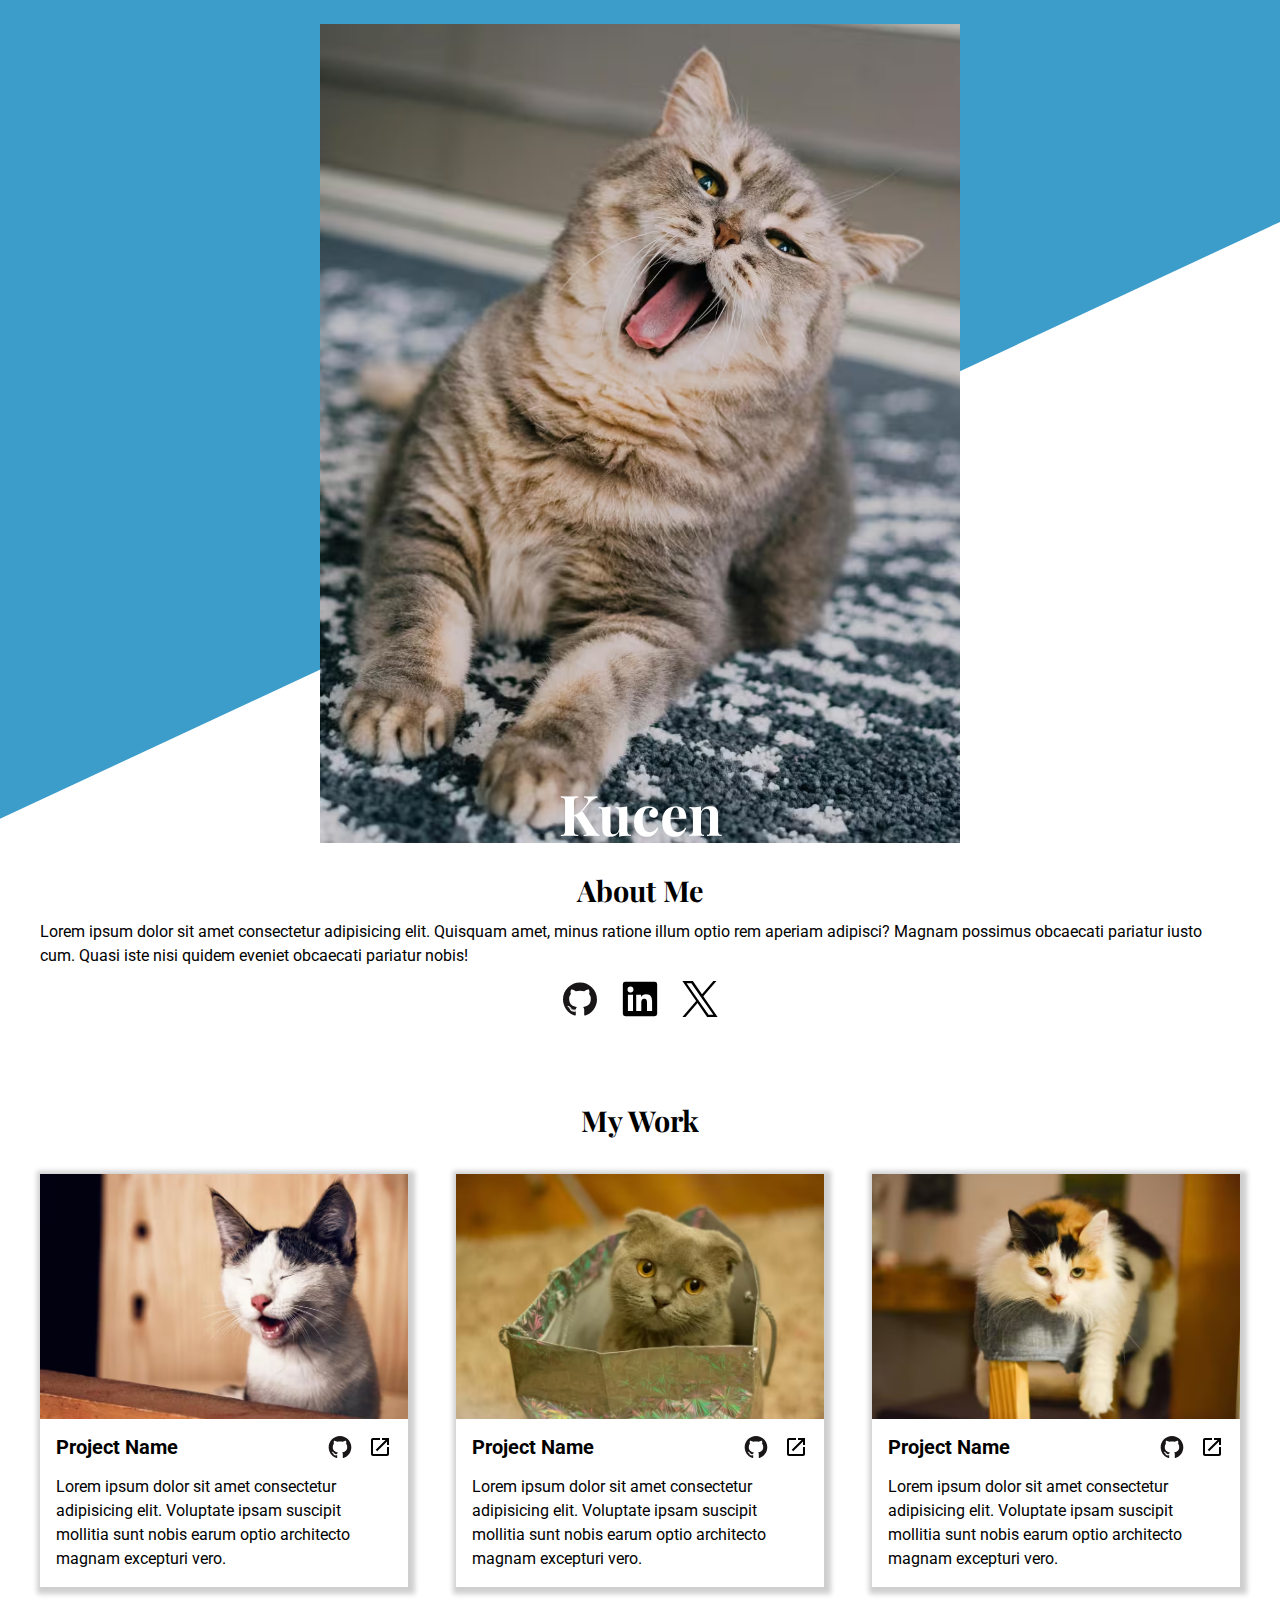
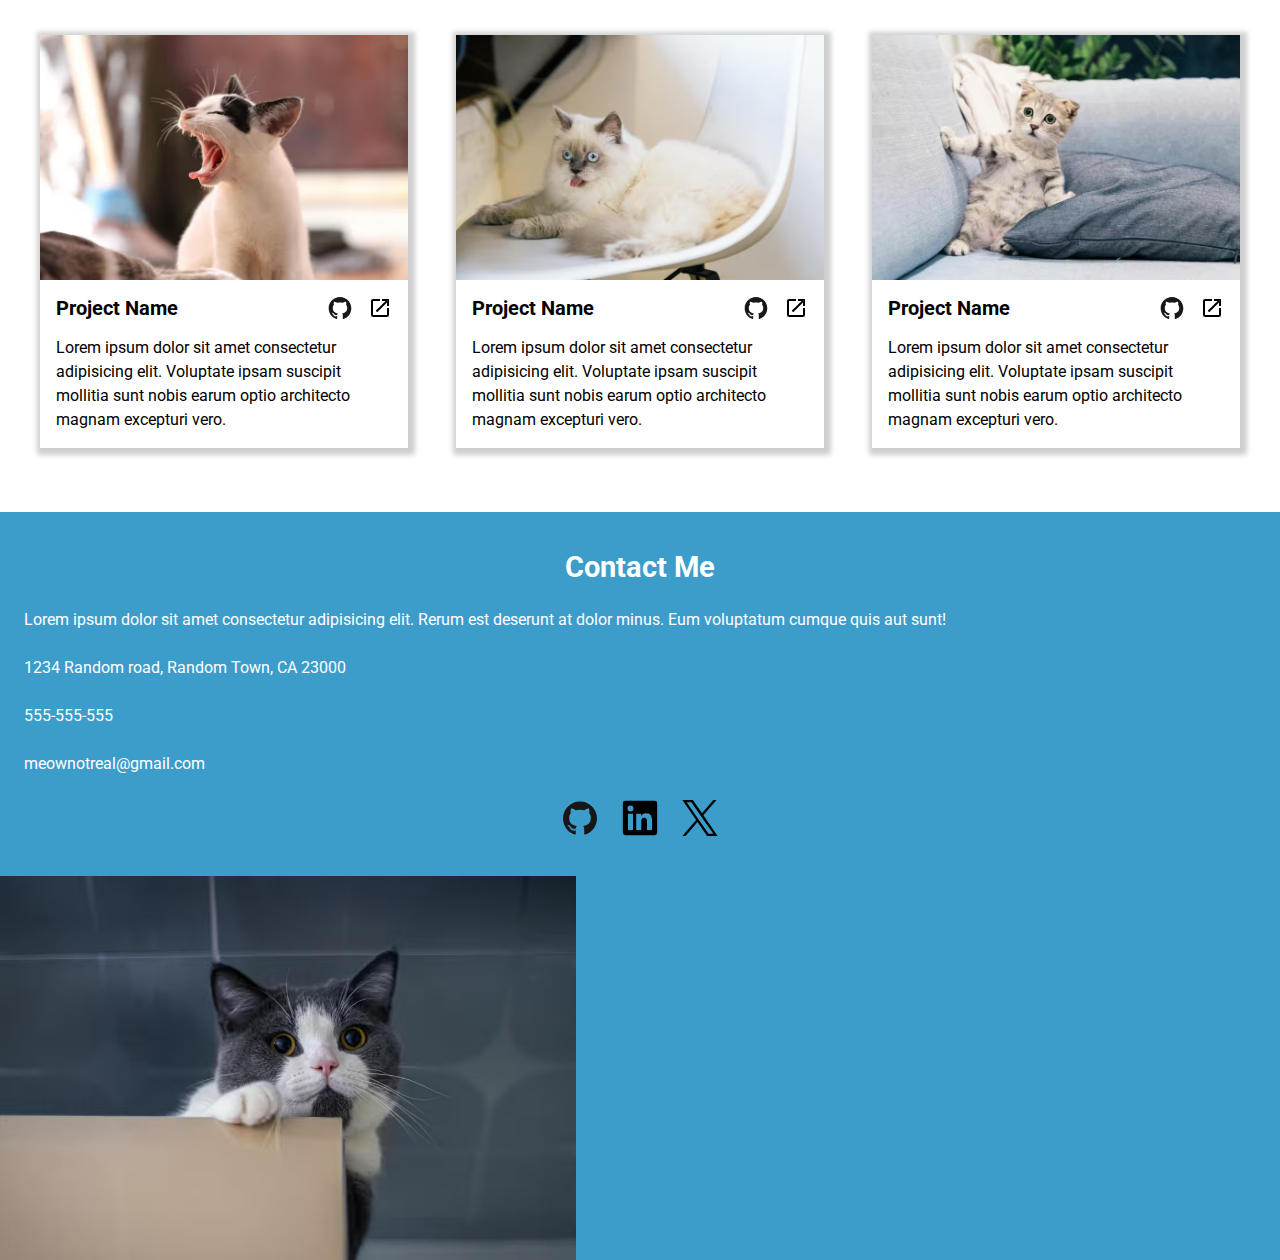
==== commit 9417d1a8: "Completed styling for mobile layout" ====
--- a/index.html
+++ b/index.html
@@ -13,7 +13,7 @@
         <div class="intro-img">
           <picture>
             <source
-              media="(max-width:500px)"
+              media="(max-width:480px)"
               srcset="
                 assets/Mobile-Images/hero-m-500w.avif   500w,
                 assets/Mobile-Images/hero-m-1000w.avif 1000w,
@@ -35,7 +35,7 @@
         </div>
 
         <div class="intro-info">
-          <h2 class="info-heading">About Me</h2>
+          <h2 class="sub-heading">About Me</h2>
           <p class="info-body">
             Lorem ipsum dolor sit amet consectetur adipisicing elit. Quisquam
             amet, minus ratione illum optio rem aperiam adipisci? Magnam
@@ -52,19 +52,19 @@
     </header>
     <main>
       <div class="wrapper">
-        <h2>My Work</h2>
+        <h2 class="sub-heading">My Work</h2>
         <div class="projects">
           <div class="card">
             <div class="project-img">
               <picture>
                 <source
-                  media="(max-width:500px)"
+                  media="(max-width:650px)"
                   srcset="
                     assets/Mobile-Images/proj1-m-300w.avif   300w,
                     assets/Mobile-Images/proj1-m-600w.avif   600w,
                     assets/Mobile-Images/proj1-m-1000w.avif 1000w
                   "
-                  sizes="90vw"
+
                 />
                 <source
                   srcset="
@@ -72,7 +72,7 @@
                     assets/Desktop-Images/proj1-1200w.avif 1200w,
                     assets/Desktop-Images/proj1-1800w.avif 1800w
                   "
-                  sizes="(min-width:501px) 45vw,(min-width:1001px) 30vw"
+                  sizes="(min-width:650px) 50vw,(min-width:1000px) 30vw"
                 />
                 <img
                   src="assets/Desktop-Images/proj1-800w.avif"
@@ -80,30 +80,39 @@
                 />
               </picture>
             </div>
-            <div class="project-header">
-              <h3>Project Name</h3>
-              <div class="project-icons">
-                <img src="assets/Icons/github.svg" alt="Github" />
-                <img src="assets/Icons/open-in-new.svg" alt="Open in new tab" />
-              </div>
-            </div>
-            <p>
-              Lorem ipsum dolor sit amet consectetur adipisicing elit. Voluptate
-              ipsam suscipit mollitia sunt nobis earum optio architecto magnam
-              excepturi vero.
-            </p>
-          </div>
-          <div class="card">
-            <div class="project-img">
-              <picture>
-                <source
-                  media="(max-width:500px)"
+            <div class="project-info">
+              <div class="project-header">
+                <h3>Project Name</h3>
+                <div class="project-icons">
+                  <img
+                    class="icons"
+                    src="assets/Icons/github.svg"
+                    alt="Github"
+                  />
+                  <img
+                    class="icons"
+                    src="assets/Icons/open-in-new.svg"
+                    alt="Open in new tab"
+                  />
+                </div>
+              </div>
+              <p>
+                Lorem ipsum dolor sit amet consectetur adipisicing elit.
+                Voluptate ipsam suscipit mollitia sunt nobis earum optio
+                architecto magnam excepturi vero.
+              </p>
+            </div>
+          </div>
+          <div class="card">
+            <div class="project-img">
+              <picture>
+                <source
+                  media="(max-width:650px)"
                   srcset="
                     assets/Mobile-Images/proj2-m-300w.avif   300w,
                     assets/Mobile-Images/proj2-m-600w.avif   600w,
                     assets/Mobile-Images/proj2-m-1000w.avif 1000w
                   "
-                  sizes="90vw"
                 />
                 <source
                   srcset="
@@ -111,7 +120,7 @@
                     assets/Desktop-Images/proj2-1200w.avif 1200w,
                     assets/Desktop-Images/proj2-1800w.avif 1800w
                   "
-                  sizes="(min-width:501px) 45vw,(min-width:1001px) 30vw"
+                  sizes="(min-width:650px) 50vw,(min-width:1000px) 30vw"
                 />
                 <img
                   src="assets/Desktop-Images/proj2-800w.avif"
@@ -119,30 +128,40 @@
                 />
               </picture>
             </div>
-            <div class="project-header">
-              <h3>Project Name</h3>
-              <div class="project-icons">
-                <img src="assets/Icons/github.svg" alt="Github" />
-                <img src="assets/Icons/open-in-new.svg" alt="Open in new tab" />
-              </div>
-            </div>
-            <p>
-              Lorem ipsum dolor sit amet consectetur adipisicing elit. Voluptate
-              ipsam suscipit mollitia sunt nobis earum optio architecto magnam
-              excepturi vero.
-            </p>
-          </div>
-          <div class="card">
-            <div class="project-img">
-              <picture>
-                <source
-                  media="(max-width:500px)"
+            <div class="project-info">
+              <div class="project-header">
+                <h3>Project Name</h3>
+                <div class="project-icons">
+                  <img
+                    class="icons"
+                    src="assets/Icons/github.svg"
+                    alt="Github"
+                  />
+                  <img
+                    class="icons"
+                    src="assets/Icons/open-in-new.svg"
+                    alt="Open in new tab"
+                  />
+                </div>
+              </div>
+              <p>
+                Lorem ipsum dolor sit amet consectetur adipisicing elit.
+                Voluptate ipsam suscipit mollitia sunt nobis earum optio
+                architecto magnam excepturi vero.
+              </p>
+            </div>
+          </div>
+          <div class="card">
+            <div class="project-img">
+              <picture>
+                <source
+                  media="(max-width:650px)"
                   srcset="
                     assets/Mobile-Images/proj3-m-300w.avif   300w,
                     assets/Mobile-Images/proj3-m-600w.avif   600w,
                     assets/Mobile-Images/proj3-m-1000w.avif 1000w
                   "
-                  sizes="90vw"
+
                 />
                 <source
                   srcset="
@@ -150,7 +169,7 @@
                     assets/Desktop-Images/proj3-1200w.avif 1200w,
                     assets/Desktop-Images/proj3-1800w.avif 1800w
                   "
-                  sizes="(min-width:501px) 45vw,(min-width:1001px) 30vw"
+                  sizes="(min-width:650px) 50vw,(min-width:1000px) 30vw"
                 />
                 <img
                   src="assets/Desktop-Images/proj3-800w.avif"
@@ -158,30 +177,39 @@
                 />
               </picture>
             </div>
-            <div class="project-header">
-              <h3>Project Name</h3>
-              <div class="project-icons">
-                <img src="assets/Icons/github.svg" alt="Github" />
-                <img src="assets/Icons/open-in-new.svg" alt="Open in new tab" />
-              </div>
-            </div>
-            <p>
-              Lorem ipsum dolor sit amet consectetur adipisicing elit. Voluptate
-              ipsam suscipit mollitia sunt nobis earum optio architecto magnam
-              excepturi vero.
-            </p>
-          </div>
-          <div class="card">
-            <div class="project-img">
-              <picture>
-                <source
-                  media="(max-width:500px)"
+            <div class="project-info">
+              <div class="project-header">
+                <h3>Project Name</h3>
+                <div class="project-icons">
+                  <img
+                    class="icons"
+                    src="assets/Icons/github.svg"
+                    alt="Github"
+                  />
+                  <img
+                    class="icons"
+                    src="assets/Icons/open-in-new.svg"
+                    alt="Open in new tab"
+                  />
+                </div>
+              </div>
+              <p>
+                Lorem ipsum dolor sit amet consectetur adipisicing elit.
+                Voluptate ipsam suscipit mollitia sunt nobis earum optio
+                architecto magnam excepturi vero.
+              </p>
+            </div>
+          </div>
+          <div class="card">
+            <div class="project-img">
+              <picture>
+                <source
+                  media="(max-width:650px)"
                   srcset="
                     assets/Mobile-Images/proj4-m-300w.avif   300w,
                     assets/Mobile-Images/proj4-m-600w.avif   600w,
                     assets/Mobile-Images/proj4-m-1000w.avif 1000w
                   "
-                  sizes="90vw"
                 />
                 <source
                   srcset="
@@ -189,7 +217,7 @@
                     assets/Desktop-Images/proj4-1200w.avif 1200w,
                     assets/Desktop-Images/proj4-1800w.avif 1800w
                   "
-                  sizes="(min-width:501px) 45vw,(min-width:1001px) 30vw"
+                  sizes="(min-width:650px) 50vw,(min-width:1000px) 30vw"
                 />
                 <img
                   src="assets/Desktop-Images/proj4-800w.avif"
@@ -197,30 +225,39 @@
                 />
               </picture>
             </div>
-            <div class="project-header">
-              <h3>Project Name</h3>
-              <div class="project-icons">
-                <img src="assets/Icons/github.svg" alt="Github" />
-                <img src="assets/Icons/open-in-new.svg" alt="Open in new tab" />
-              </div>
-            </div>
-            <p>
-              Lorem ipsum dolor sit amet consectetur adipisicing elit. Voluptate
-              ipsam suscipit mollitia sunt nobis earum optio architecto magnam
-              excepturi vero.
-            </p>
-          </div>
-          <div class="card">
-            <div class="project-img">
-              <picture>
-                <source
-                  media="(max-width:500px)"
+            <div class="project-info">
+              <div class="project-header">
+                <h3>Project Name</h3>
+                <div class="project-icons">
+                  <img
+                    class="icons"
+                    src="assets/Icons/github.svg"
+                    alt="Github"
+                  />
+                  <img
+                    class="icons"
+                    src="assets/Icons/open-in-new.svg"
+                    alt="Open in new tab"
+                  />
+                </div>
+              </div>
+              <p>
+                Lorem ipsum dolor sit amet consectetur adipisicing elit.
+                Voluptate ipsam suscipit mollitia sunt nobis earum optio
+                architecto magnam excepturi vero.
+              </p>
+            </div>
+          </div>
+          <div class="card">
+            <div class="project-img">
+              <picture>
+                <source
+                  media="(max-width:650px)"
                   srcset="
                     assets/Mobile-Images/proj5-m-300w.avif   300w,
                     assets/Mobile-Images/proj5-m-600w.avif   600w,
                     assets/Mobile-Images/proj5-m-1000w.avif 1000w
                   "
-                  sizes="90vw"
                 />
                 <source
                   srcset="
@@ -228,7 +265,7 @@
                     assets/Desktop-Images/proj5-1200w.avif 1200w,
                     assets/Desktop-Images/proj5-1800w.avif 1800w
                   "
-                  sizes="(min-width:501px) 45vw,(min-width:1001px) 30vw"
+                  sizes="(min-width:650px) 50vw,(min-width:1000px) 30vw"
                 />
                 <img
                   src="assets/Desktop-Images/proj5-800w.avif"
@@ -236,30 +273,39 @@
                 />
               </picture>
             </div>
-            <div class="project-header">
-              <h3>Project Name</h3>
-              <div class="project-icons">
-                <img src="assets/Icons/github.svg" alt="Github" />
-                <img src="assets/Icons/open-in-new.svg" alt="Open in new tab" />
-              </div>
-            </div>
-            <p>
-              Lorem ipsum dolor sit amet consectetur adipisicing elit. Voluptate
-              ipsam suscipit mollitia sunt nobis earum optio architecto magnam
-              excepturi vero.
-            </p>
-          </div>
-          <div class="card">
-            <div class="project-img">
-              <picture>
-                <source
-                  media="(max-width:500px)"
+            <div class="project-info">
+              <div class="project-header">
+                <h3>Project Name</h3>
+                <div class="project-icons">
+                  <img
+                    class="icons"
+                    src="assets/Icons/github.svg"
+                    alt="Github"
+                  />
+                  <img
+                    class="icons"
+                    src="assets/Icons/open-in-new.svg"
+                    alt="Open in new tab"
+                  />
+                </div>
+              </div>
+              <p>
+                Lorem ipsum dolor sit amet consectetur adipisicing elit.
+                Voluptate ipsam suscipit mollitia sunt nobis earum optio
+                architecto magnam excepturi vero.
+              </p>
+            </div>
+          </div>
+          <div class="card">
+            <div class="project-img">
+              <picture>
+                <source
+                  media="(max-width:650px)"
                   srcset="
                     assets/Mobile-Images/proj6-m-300w.avif   300w,
                     assets/Mobile-Images/proj6-m-600w.avif   600w,
                     assets/Mobile-Images/proj6-m-1000w.avif 1000w
                   "
-                  sizes="90vw"
                 />
                 <source
                   srcset="
@@ -267,7 +313,7 @@
                     assets/Desktop-Images/proj6-1200w.avif 1200w,
                     assets/Desktop-Images/proj6-1800w.avif 1800w
                   "
-                  sizes="(min-width:501px) 45vw,(min-width:1001px) 30vw"
+                  sizes="(min-width:650px) 50vw,(min-width:1000px) 30vw"
                 />
                 <img
                   src="assets/Desktop-Images/proj6-800w.avif"
@@ -275,18 +321,28 @@
                 />
               </picture>
             </div>
-            <div class="project-header">
-              <h3>Project Name</h3>
-              <div class="project-icons">
-                <img src="assets/Icons/github.svg" alt="Github" />
-                <img src="assets/Icons/open-in-new.svg" alt="Open in new tab" />
-              </div>
-            </div>
-            <p>
-              Lorem ipsum dolor sit amet consectetur adipisicing elit. Voluptate
-              ipsam suscipit mollitia sunt nobis earum optio architecto magnam
-              excepturi vero.
-            </p>
+            <div class="project-info">
+              <div class="project-header">
+                <h3>Project Name</h3>
+                <div class="project-icons">
+                  <img
+                    class="icons"
+                    src="assets/Icons/github.svg"
+                    alt="Github"
+                  />
+                  <img
+                    class="icons"
+                    src="assets/Icons/open-in-new.svg"
+                    alt="Open in new tab"
+                  />
+                </div>
+              </div>
+              <p>
+                Lorem ipsum dolor sit amet consectetur adipisicing elit.
+                Voluptate ipsam suscipit mollitia sunt nobis earum optio
+                architecto magnam excepturi vero.
+              </p>
+            </div>
           </div>
         </div>
       </div>
@@ -302,15 +358,15 @@
         <p>555-555-555</p>
         <p>meownotreal@gmail.com</p>
         <div class="footer-icons">
-          <img src="assets/Icons/github.svg" alt="Github" />
-          <img src="assets/Icons/linkedIn.svg" alt="LinkedIn" />
-          <img src="assets/Icons/twitter.svg" alt="Twitter" />
+          <img class="icons" src="assets/Icons/github.svg" alt="Github" />
+          <img class="icons" src="assets/Icons/linkedIn.svg" alt="LinkedIn" />
+          <img class="icons" src="assets/Icons/twitter.svg" alt="Twitter" />
         </div>
       </div>
       <div class="footer-img">
         <picture>
           <source
-            media="(max-width:500px)"
+            media="(max-width:650px)"
             srcset="
               assets/Mobile-Images/footer-m-500w.avif   500w,
               assets/Mobile-Images/footer-m-1000w.avif 1000w,
--- a/style.css
+++ b/style.css
@@ -4,9 +4,9 @@
   --ff-body: 'Roboto', sans-serif;
   --ff-heading: 'Playfair Display', sans-serif;
 
-  --fs-extra-large: ;
-  --fs-large: ;
-  --fs-medium: ;
+  --fs-extra-large: 3.5rem;
+  --fs-large: 1.8rem;
+  --fs-medium: 1.25rem;
   --fs-small: 1rem;
 
   --clr-bg-main: #ffffff;
@@ -16,6 +16,8 @@
   --clr-text-heading-accent: #ffffff;
   --clr-text-body-accent: #ffffff;
   --clr-icons: #666666;
+
+  --icon-size: 36px;
 }
 
 /* /////////////////////////////////////////////////////////////////////////////////////////////////////
@@ -91,6 +93,16 @@
 ///////////////////////////////////////////////////////////////////////////////////////////////////// */
 body {
   font-family: var(--ff-body);
+  font-size: var(--fs-small);
+}
+
+h2 {
+  text-align: center;
+  font-size: var(--fs-large);
+}
+
+h3 {
+  font-size: var(--fs-medium);
 }
 
 .wrapper {
@@ -99,21 +111,45 @@
 }
 
 .icons {
-  max-width: 26px;
+  width: var(--icon-size);
   cursor: pointer;
 }
 
+.sub-heading {
+  text-align: center;
+  font-family: var(--ff-heading);
+  margin-block-end: 0.825rem;
+}
+
 /* /////////////////////////////////////////////////////////////////////////////////////////////////////
                                             HEADER
 ///////////////////////////////////////////////////////////////////////////////////////////////////// */
 
 header {
-  background-color: var(--clr-bg-accent);
   padding: 1.5rem;
   margin-block-end: 4rem;
+  position: relative;
+}
+
+header::before {
+  content: '';
+  position: absolute;
+  background-color: var(--clr-bg-accent);
+  top: 0;
+  bottom: 0;
+  left: 0;
+  right: 0;
+  transform: skewY(-25deg);
+  translate: 0 -50%;
+}
+
+header > .wrapper {
+  position: relative;
 }
 
 .intro-img {
+  display: flex;
+  justify-content: center;
   position: relative;
   padding-inline: 0.5rem;
   margin-block-end: 2rem;
@@ -126,13 +162,7 @@
   translate: 50% 0;
   color: var(--clr-text-heading-accent);
   font-family: var(--ff-heading);
-  font-size: 4rem;
-}
-
-.info-heading {
-  text-align: center;
-  font-family: var(--ff-heading);
-  margin-block-end: 0.825rem;
+  font-size: var(--fs-extra-large);
 }
 
 .info-body {
@@ -145,3 +175,80 @@
   justify-content: center;
   align-items: center;
 }
+
+/* /////////////////////////////////////////////////////////////////////////////////////////////////////
+                                        MAIN
+///////////////////////////////////////////////////////////////////////////////////////////////////// */
+
+main {
+  padding-inline: 1.5rem;
+  margin-block-end: 4rem;
+}
+
+main > .wrapper {
+  display: flex;
+  flex-direction: column;
+  gap: 1.5rem;
+}
+
+.projects {
+  display: grid;
+  grid-template-columns: 1fr;
+  gap: 3rem;
+}
+
+.project-info {
+  padding: 1rem;
+}
+
+.project-header {
+  display: flex;
+  align-items: center;
+  justify-content: space-between;
+  margin-block-end: 1rem;
+}
+
+.card {
+  /* display: flex;
+  flex-direction: column;
+  justify-content: center; */
+  box-shadow: 2px 2px 5px 5px #00000031;
+}
+
+.card .icons {
+  width: 24px;
+}
+
+.project-icons {
+  display: flex;
+  gap: 1rem;
+}
+
+/* /////////////////////////////////////////////////////////////////////////////////////////////////////
+                                        FOOTER
+///////////////////////////////////////////////////////////////////////////////////////////////////// */
+
+footer {
+  background-color: var(--clr-bg-accent);
+  color: var(--clr-text-body-accent);
+}
+
+.contact {
+  padding-inline: 1.5rem;
+  padding-block: 2.5rem;
+  display: flex;
+  flex-direction: column;
+  gap: 1.5rem;
+}
+
+.footer-icons {
+  display: flex;
+  justify-content: center;
+  gap: 1.5rem;
+}
+
+@media (min-width: 480px) {
+  .projects {
+    grid-template-columns: repeat(auto-fill, minmax(275px, 1fr));
+  }
+}
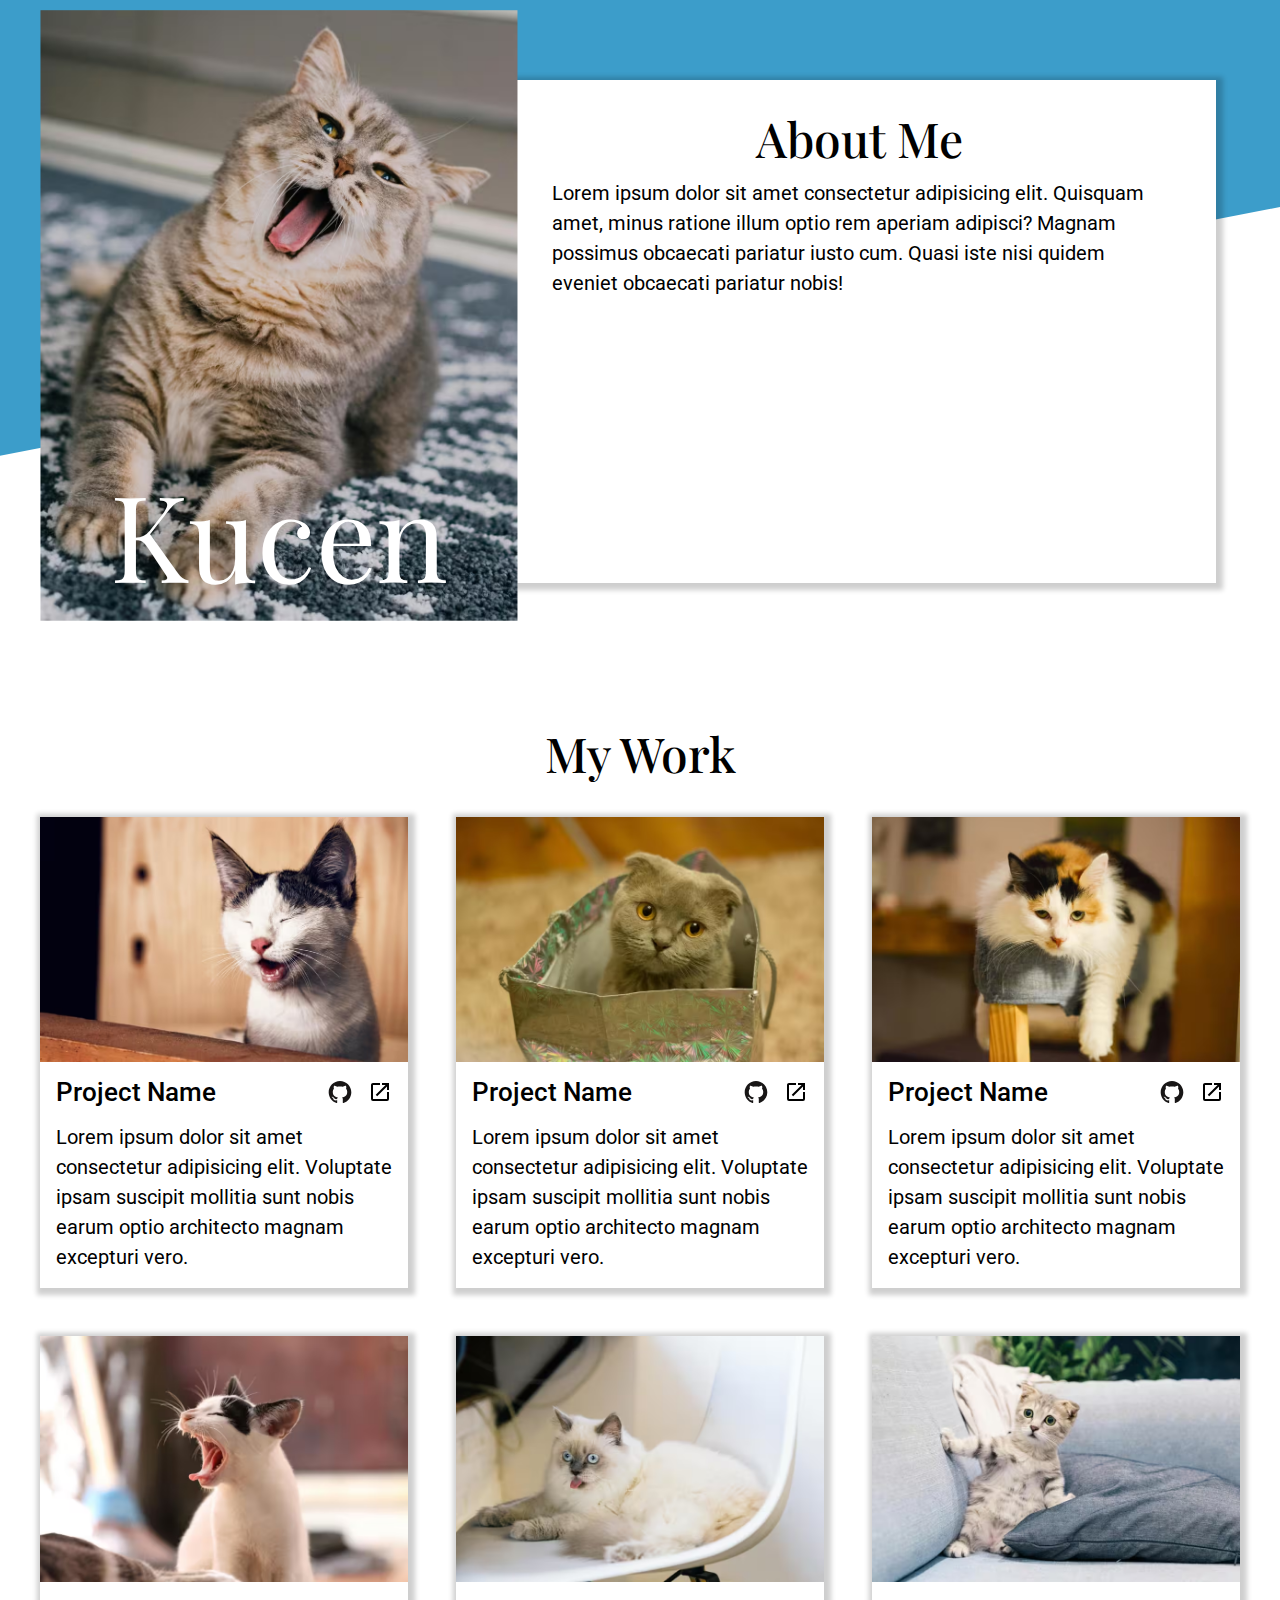
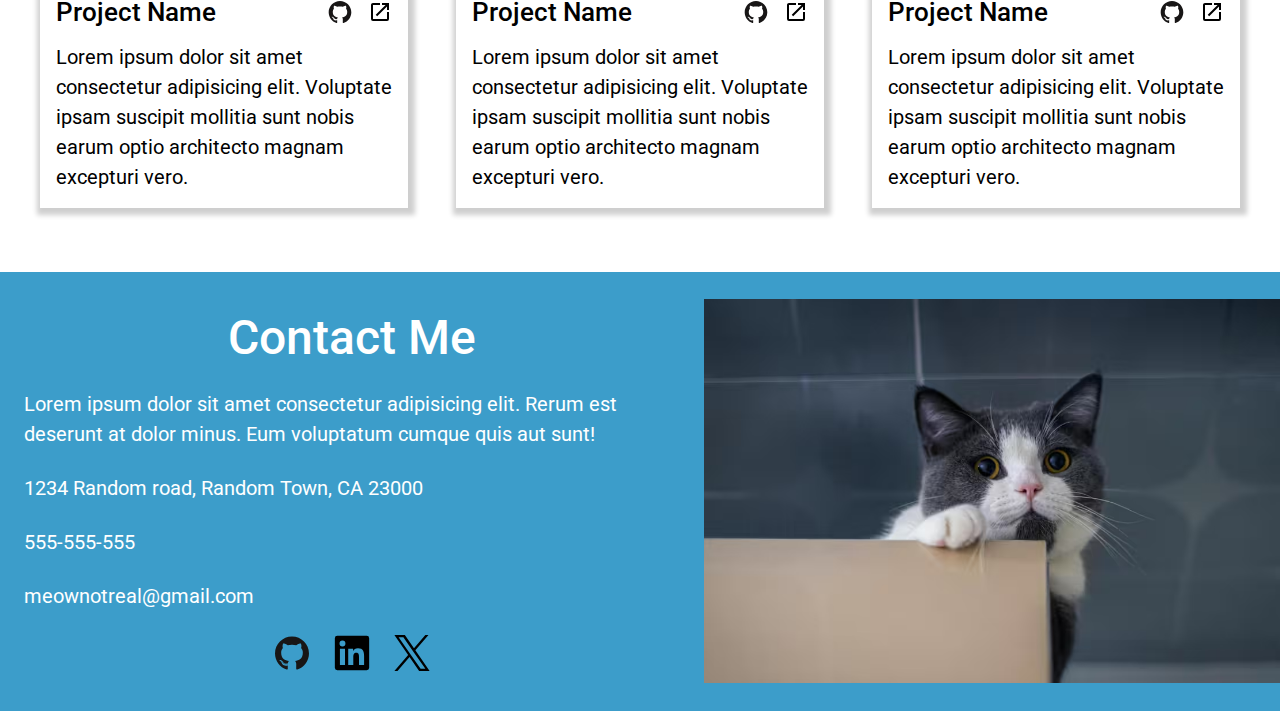
==== commit cd8a5f41: "Completed styling for tablet and desktop layout" ====
--- a/index.html
+++ b/index.html
@@ -13,7 +13,7 @@
         <div class="intro-img">
           <picture>
             <source
-              media="(max-width:480px)"
+              media="(max-width:650px)"
               srcset="
                 assets/Mobile-Images/hero-m-500w.avif   500w,
                 assets/Mobile-Images/hero-m-1000w.avif 1000w,
@@ -27,7 +27,7 @@
                 assets/Desktop-Images/hero-1800w.avif 1800w,
                 assets/Desktop-Images/hero-2500w.avif 2500w
               "
-              sizes="(min-width:501px) 50vw,(min-width:1001px) 30vw"
+              sizes="(min-width:650px) 45vw,(min-width:1000px) 30vw"
             />
             <img src="assets/Desktop-Images/hero-1000w.avif" alt="Autor" />
           </picture>
--- a/style.css
+++ b/style.css
@@ -96,13 +96,19 @@
   font-size: var(--fs-small);
 }
 
+h1 {
+  font-weight: 400;
+}
+
 h2 {
   text-align: center;
   font-size: var(--fs-large);
+  font-weight: 500;
 }
 
 h3 {
   font-size: var(--fs-medium);
+  font-weight: 500;
 }
 
 .wrapper {
@@ -139,8 +145,7 @@
   bottom: 0;
   left: 0;
   right: 0;
-  transform: skewY(-25deg);
-  translate: 0 -50%;
+  transform: skewY(-25deg) translateY(-50%);
 }
 
 header > .wrapper {
@@ -247,8 +252,85 @@
   gap: 1.5rem;
 }
 
-@media (min-width: 480px) {
+@media (min-width: 651px) {
+  header > .wrapper {
+    background-color: var(--clr-bg-main);
+    box-shadow: 2px 2px 5px 5px #00000031;
+    padding-inline: 1.5rem;
+    padding-block: 2.5rem;
+    margin-block-start: 3.5rem;
+  }
+
+  header::before {
+    content: '';
+    position: absolute;
+    background-color: var(--clr-bg-accent);
+    top: 0;
+    bottom: 0;
+    left: 0;
+    right: 0;
+    transform: skewY(-11deg) translateY(-50%);
+  }
+
+  .name {
+    top: 1%;
+    right: 0;
+    translate: -22%;
+  }
+
+  .intro-img {
+    translate: -30% -26%;
+  }
+
+  .header-icons {
+    display: none;
+  }
+
   .projects {
     grid-template-columns: repeat(auto-fill, minmax(275px, 1fr));
   }
-}
+
+  footer {
+    display: flex;
+    align-items: center;
+  }
+
+  .contact {
+    flex: 1;
+  }
+}
+
+@media (min-width: 1000px) {
+  :root {
+    --fs-extra-large: 5rem;
+    --fs-large: 3rem;
+    --fs-medium: 1.6rem;
+    --fs-small: 1.25rem;
+  }
+
+  header {
+    padding-inline: 4rem;
+    padding-block: 5rem;
+  }
+
+  header > .wrapper {
+    padding-inline: 3rem;
+    padding-block: 2rem;
+    margin-block-start: 0;
+    display: flex;
+    gap: 10%;
+  }
+
+  .intro-img {
+    flex-basis: 100%;
+    translate: 0;
+    scale: 1.5;
+  }
+
+  .name {
+    top: 75%;
+    right: 50%;
+    bottom: 0;
+    translate: 50% 0;
+  }
+}
